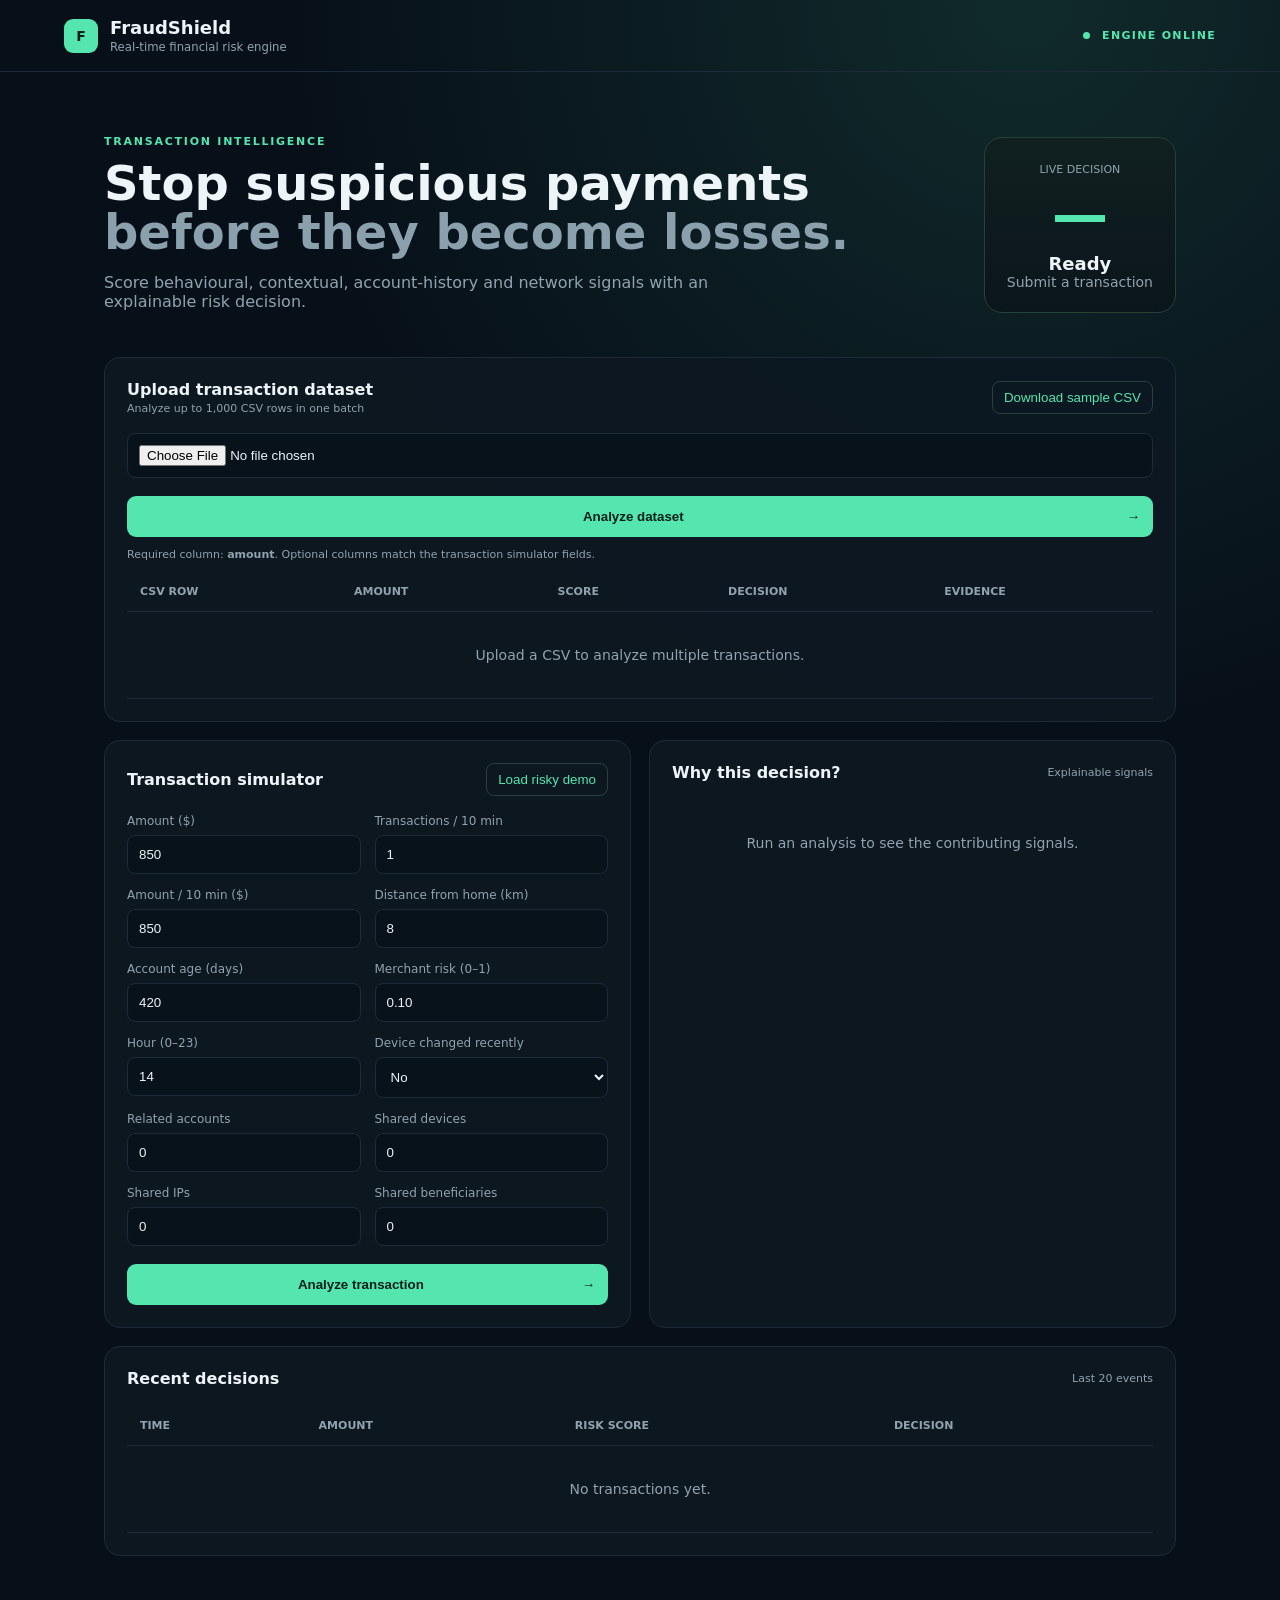
==== templates/index.html @ b3fc0035 "feat: add dataset upload UI" ====
<!doctype html><html lang="en"><head><meta charset="utf-8"><meta name="viewport" content="width=device-width,initial-scale=1"><title>FraudShield — Real-Time Fraud Detection</title><link rel="stylesheet" href="/static/styles.css"></head><body>
<header><div class="brand"><span class="logo">F</span><div><b>FraudShield</b><small>Real-time financial risk engine</small></div></div><span class="live"><i></i> ENGINE ONLINE</span></header>
<main><section class="hero"><div><p class="eyebrow">TRANSACTION INTELLIGENCE</p><h1>Stop suspicious payments<br><span>before they become losses.</span></h1><p>Score behavioural, contextual, account-history and network signals with an explainable risk decision.</p></div><div class="score-card"><small>LIVE DECISION</small><div id="score">—</div><strong id="decision">Ready</strong><span id="risk">Submit a transaction</span></div></section>
<section class="panel upload-panel"><div class="panel-head"><div><h2>Upload transaction dataset</h2><span class="muted">Analyze up to 1,000 CSV rows in one batch</span></div><button class="demo" type="button" onclick="downloadSample()">Download sample CSV</button></div><form id="uploadForm"><div class="upload-row"><input id="datasetFile" type="file" accept=".csv,text/csv" required><button class="analyze" type="submit">Analyze dataset <span>→</span></button></div><p class="muted upload-help">Required column: <b>amount</b>. Optional columns match the transaction simulator fields.</p></form><div id="datasetSummary" class="dataset-summary"></div><div class="table-wrap"><table><thead><tr><th>CSV row</th><th>Amount</th><th>Score</th><th>Decision</th><th>Evidence</th></tr></thead><tbody id="datasetResults"><tr><td colspan="5" class="empty">Upload a CSV to analyze multiple transactions.</td></tr></tbody></table></div></section><section class="grid"><div class="panel"><div class="panel-head"><h2>Transaction simulator</h2><button class="demo" onclick="loadDemo()">Load risky demo</button></div><form id="form"><div class="fields"><label>Amount ($)<input name="amount" type="number" value="850" min="1" required></label><label>Transactions / 10 min<input name="transactions_last_10m" type="number" value="1" min="0"></label><label>Amount / 10 min ($)<input name="amount_last_10m" type="number" value="850" min="0"></label><label>Distance from home (km)<input name="distance_from_home_km" type="number" value="8" min="0"></label><label>Account age (days)<input name="account_age_days" type="number" value="420" min="1"></label><label>Merchant risk (0–1)<input name="merchant_risk" type="number" value="0.10" min="0" max="1" step="0.01"></label><label>Hour (0–23)<input name="hour" type="number" value="14" min="0" max="23"></label><label>Device changed recently<select name="new_device"><option value="false">No</option><option value="true">Yes</option></select></label><label>Related accounts<input name="related_accounts" type="number" value="0" min="0"></label><label>Shared devices<input name="shared_devices" type="number" value="0" min="0"></label><label>Shared IPs<input name="shared_ips" type="number" value="0" min="0"></label><label>Shared beneficiaries<input name="shared_beneficiaries" type="number" value="0" min="0"></label></div><button class="analyze" type="submit">Analyze transaction <span>→</span></button></form></div>
<div class="panel"><div class="panel-head"><h2>Why this decision?</h2><span class="muted">Explainable signals</span></div><div id="reasons" class="reasons"><div class="empty">Run an analysis to see the contributing signals.</div></div><div class="bars" id="bars"></div><div id="history" class="evidence"></div><div id="network" class="evidence"></div></div></section>
<section class="panel events"><div class="panel-head"><h2>Recent decisions</h2><span class="muted">Last 20 events</span></div><div class="table-wrap"><table><thead><tr><th>Time</th><th>Amount</th><th>Risk score</th><th>Decision</th></tr></thead><tbody id="events"><tr><td colspan="4" class="empty">No transactions yet.</td></tr></tbody></table></div></section></main><script src="/static/app.js"></script></body></html>
---- static/styles.css ----
:root{--bg:#071019;--panel:#0d1822;--line:#1d2b38;--text:#eef5f8;--muted:#91a3af;--accent:#55e6b0;--warn:#ffcb69;--danger:#ff6b7a}*{box-sizing:border-box}body{margin:0;background:radial-gradient(circle at 80% 0,#102a2b 0,#071019 38%);color:var(--text);font:14px Inter,system-ui,sans-serif}header{height:72px;border-bottom:1px solid var(--line);display:flex;align-items:center;justify-content:space-between;padding:0 5vw}.brand{display:flex;gap:12px;align-items:center}.brand b{display:block;font-size:18px}.brand small{color:var(--muted)}.logo{width:34px;height:34px;display:grid;place-items:center;background:var(--accent);color:#062018;font-weight:900;border-radius:9px}.live{color:var(--accent);font-size:11px;font-weight:800;letter-spacing:.12em}.live i{display:inline-block;width:7px;height:7px;border-radius:50%;background:var(--accent);margin-right:7px}main{max-width:1200px;margin:auto;padding:52px 5vw}.hero{display:flex;justify-content:space-between;gap:30px;align-items:center;margin-bottom:30px}.eyebrow{color:var(--accent);font-size:11px;font-weight:800;letter-spacing:.16em}.hero h1{font-size:48px;line-height:1.02;margin:10px 0}.hero h1 span{color:#8ba0ad}.hero p:not(.eyebrow){color:var(--muted);max-width:650px;font-size:16px}.score-card{min-width:190px;text-align:center;background:linear-gradient(180deg,#10201f,#0b151c);border:1px solid #274139;border-radius:18px;padding:22px}.score-card small,.muted{color:var(--muted);font-size:11px}.score-card div{font-size:56px;font-weight:800;margin:6px 0;color:var(--accent)}.score-card strong{display:block;font-size:18px}.score-card span{color:var(--muted)}.grid{display:grid;grid-template-columns:1fr 1fr;gap:18px}.panel{background:rgba(13,24,34,.9);border:1px solid var(--line);border-radius:16px;padding:22px;margin-bottom:18px}.panel-head{display:flex;align-items:center;justify-content:space-between;margin-bottom:18px}.panel h2{font-size:16px;margin:0}.demo{background:none;border:1px solid #29403c;color:var(--accent);padding:8px 11px;border-radius:8px;cursor:pointer}.fields{display:grid;grid-template-columns:1fr 1fr;gap:14px}label{color:var(--muted);font-size:12px}input,select{display:block;width:100%;margin-top:7px;background:#08121b;border:1px solid var(--line);color:var(--text);padding:11px;border-radius:8px;outline:none}input:focus,select:focus{border-color:#397b6a}.analyze{width:100%;margin-top:18px;border:0;background:var(--accent);color:#062018;padding:13px;border-radius:9px;font-weight:900;cursor:pointer}.analyze span{float:right}.reasons{min-height:120px}.reason{padding:11px 12px;border-left:3px solid var(--warn);background:#111d25;margin-bottom:8px;color:#d9e3e7;border-radius:0 7px 7px 0}.empty{text-align:center;color:var(--muted);padding:35px 10px}.bar{margin:14px 0}.bar-top{display:flex;justify-content:space-between;color:var(--muted);font-size:12px}.track{height:7px;background:#1a2933;border-radius:10px;margin-top:6px;overflow:hidden}.fill{height:100%;background:var(--accent);border-radius:10px}.events{margin-top:0}.table-wrap{overflow:auto}table{width:100%;border-collapse:collapse}th,td{text-align:left;padding:13px;border-bottom:1px solid var(--line);color:#cbd7dc}th{color:var(--muted);font-size:11px;text-transform:uppercase}.pill{padding:5px 8px;border-radius:20px;font-size:11px;font-weight:800}.ALLOW{background:#12372d;color:var(--accent)}.STEP-UP,.REVIEW{background:#3a3018;color:var(--warn)}.BLOCK{background:#3a1920;color:var(--danger)}@media(max-width:800px){.hero{display:block}.score-card{margin-top:22px}.grid{grid-template-columns:1fr}.hero h1{font-size:38px}}
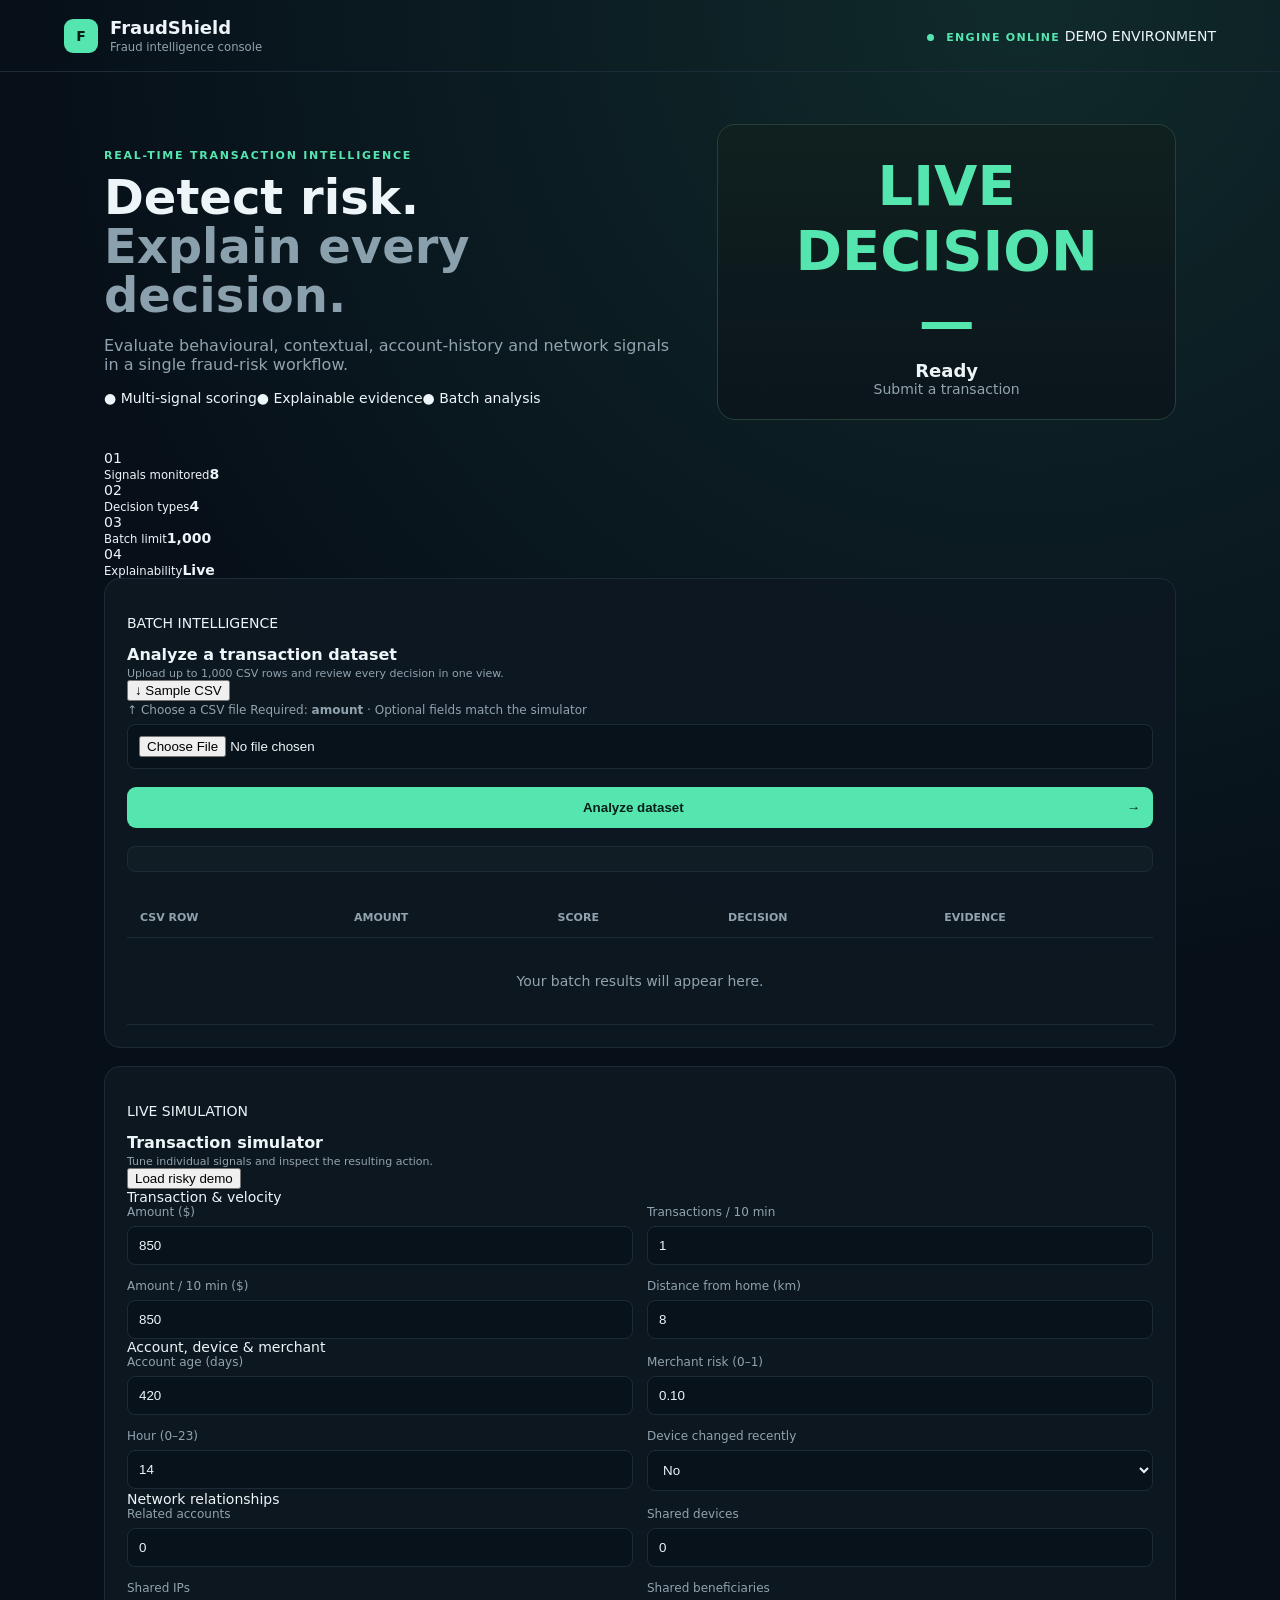
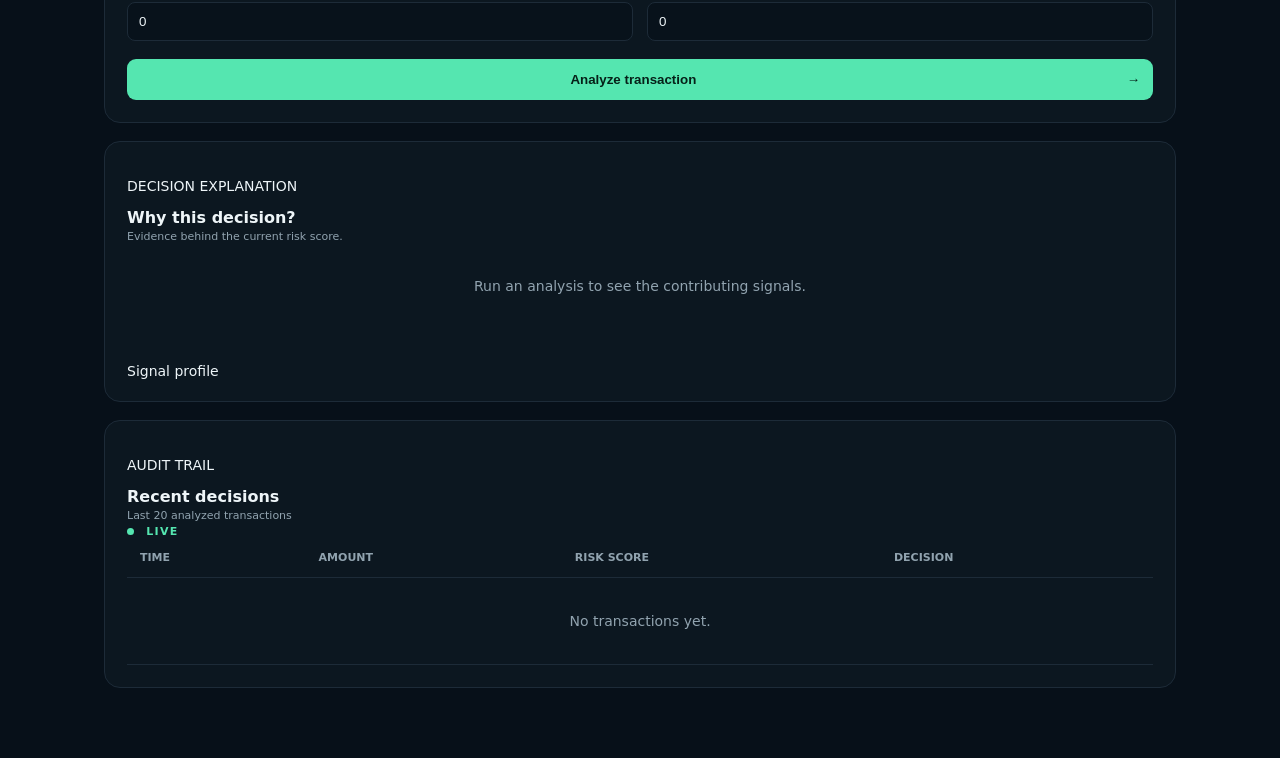
==== commit 70e48b0b: "style: redesign fraudshield dashboard UI" ====
--- a/templates/index.html
+++ b/templates/index.html
@@ -1,6 +1,120 @@
-<!doctype html><html lang="en"><head><meta charset="utf-8"><meta name="viewport" content="width=device-width,initial-scale=1"><title>FraudShield — Real-Time Fraud Detection</title><link rel="stylesheet" href="/static/styles.css"></head><body>
-<header><div class="brand"><span class="logo">F</span><div><b>FraudShield</b><small>Real-time financial risk engine</small></div></div><span class="live"><i></i> ENGINE ONLINE</span></header>
-<main><section class="hero"><div><p class="eyebrow">TRANSACTION INTELLIGENCE</p><h1>Stop suspicious payments<br><span>before they become losses.</span></h1><p>Score behavioural, contextual, account-history and network signals with an explainable risk decision.</p></div><div class="score-card"><small>LIVE DECISION</small><div id="score">—</div><strong id="decision">Ready</strong><span id="risk">Submit a transaction</span></div></section>
-<section class="panel upload-panel"><div class="panel-head"><div><h2>Upload transaction dataset</h2><span class="muted">Analyze up to 1,000 CSV rows in one batch</span></div><button class="demo" type="button" onclick="downloadSample()">Download sample CSV</button></div><form id="uploadForm"><div class="upload-row"><input id="datasetFile" type="file" accept=".csv,text/csv" required><button class="analyze" type="submit">Analyze dataset <span>→</span></button></div><p class="muted upload-help">Required column: <b>amount</b>. Optional columns match the transaction simulator fields.</p></form><div id="datasetSummary" class="dataset-summary"></div><div class="table-wrap"><table><thead><tr><th>CSV row</th><th>Amount</th><th>Score</th><th>Decision</th><th>Evidence</th></tr></thead><tbody id="datasetResults"><tr><td colspan="5" class="empty">Upload a CSV to analyze multiple transactions.</td></tr></tbody></table></div></section><section class="grid"><div class="panel"><div class="panel-head"><h2>Transaction simulator</h2><button class="demo" onclick="loadDemo()">Load risky demo</button></div><form id="form"><div class="fields"><label>Amount ($)<input name="amount" type="number" value="850" min="1" required></label><label>Transactions / 10 min<input name="transactions_last_10m" type="number" value="1" min="0"></label><label>Amount / 10 min ($)<input name="amount_last_10m" type="number" value="850" min="0"></label><label>Distance from home (km)<input name="distance_from_home_km" type="number" value="8" min="0"></label><label>Account age (days)<input name="account_age_days" type="number" value="420" min="1"></label><label>Merchant risk (0–1)<input name="merchant_risk" type="number" value="0.10" min="0" max="1" step="0.01"></label><label>Hour (0–23)<input name="hour" type="number" value="14" min="0" max="23"></label><label>Device changed recently<select name="new_device"><option value="false">No</option><option value="true">Yes</option></select></label><label>Related accounts<input name="related_accounts" type="number" value="0" min="0"></label><label>Shared devices<input name="shared_devices" type="number" value="0" min="0"></label><label>Shared IPs<input name="shared_ips" type="number" value="0" min="0"></label><label>Shared beneficiaries<input name="shared_beneficiaries" type="number" value="0" min="0"></label></div><button class="analyze" type="submit">Analyze transaction <span>→</span></button></form></div>
-<div class="panel"><div class="panel-head"><h2>Why this decision?</h2><span class="muted">Explainable signals</span></div><div id="reasons" class="reasons"><div class="empty">Run an analysis to see the contributing signals.</div></div><div class="bars" id="bars"></div><div id="history" class="evidence"></div><div id="network" class="evidence"></div></div></section>
-<section class="panel events"><div class="panel-head"><h2>Recent decisions</h2><span class="muted">Last 20 events</span></div><div class="table-wrap"><table><thead><tr><th>Time</th><th>Amount</th><th>Risk score</th><th>Decision</th></tr></thead><tbody id="events"><tr><td colspan="4" class="empty">No transactions yet.</td></tr></tbody></table></div></section></main><script src="/static/app.js"></script></body></html>
+<!doctype html>
+<html lang="en">
+<head>
+  <meta charset="utf-8">
+  <meta name="viewport" content="width=device-width,initial-scale=1">
+  <meta name="theme-color" content="#07111f">
+  <title>FraudShield — Fraud Intelligence Console</title>
+  <link rel="stylesheet" href="/static/styles.css">
+</head>
+<body>
+<header class="topbar">
+  <div class="brand">
+    <span class="logo">F</span>
+    <div><b>FraudShield</b><small>Fraud intelligence console</small></div>
+  </div>
+  <div class="top-actions">
+    <span class="live"><i></i> ENGINE ONLINE</span>
+    <span class="env">DEMO ENVIRONMENT</span>
+  </div>
+</header>
+
+<main>
+  <section class="hero">
+    <div class="hero-copy">
+      <p class="eyebrow">REAL-TIME TRANSACTION INTELLIGENCE</p>
+      <h1>Detect risk.<br><span>Explain every decision.</span></h1>
+      <p>Evaluate behavioural, contextual, account-history and network signals in a single fraud-risk workflow.</p>
+      <div class="hero-meta"><span>● Multi-signal scoring</span><span>● Explainable evidence</span><span>● Batch analysis</span></div>
+    </div>
+    <div class="score-card">
+      <div class="score-label"><span class="status-dot"></span> LIVE DECISION</div>
+      <div id="score">—</div>
+      <strong id="decision">Ready</strong>
+      <span id="risk">Submit a transaction</span>
+    </div>
+  </section>
+
+  <section class="overview">
+    <div class="metric"><span class="metric-icon">01</span><div><small>Signals monitored</small><strong>8</strong></div></div>
+    <div class="metric"><span class="metric-icon">02</span><div><small>Decision types</small><strong>4</strong></div></div>
+    <div class="metric"><span class="metric-icon">03</span><div><small>Batch limit</small><strong>1,000</strong></div></div>
+    <div class="metric"><span class="metric-icon">04</span><div><small>Explainability</small><strong>Live</strong></div></div>
+  </section>
+
+  <section class="panel upload-panel">
+    <div class="section-heading">
+      <div><p class="section-kicker">BATCH INTELLIGENCE</p><h2>Analyze a transaction dataset</h2><span class="muted">Upload up to 1,000 CSV rows and review every decision in one view.</span></div>
+      <button class="secondary" type="button" onclick="downloadSample()">↓ Sample CSV</button>
+    </div>
+    <form id="uploadForm">
+      <label class="dropzone" for="datasetFile">
+        <span class="upload-icon">↑</span>
+        <span class="drop-title">Choose a CSV file</span>
+        <span class="drop-copy">Required: <b>amount</b> · Optional fields match the simulator</span>
+        <input id="datasetFile" type="file" accept=".csv,text/csv" required>
+      </label>
+      <button class="analyze" type="submit">Analyze dataset <span>→</span></button>
+    </form>
+    <div id="datasetSummary" class="dataset-summary"></div>
+    <div class="table-wrap"><table>
+      <thead><tr><th>CSV row</th><th>Amount</th><th>Score</th><th>Decision</th><th>Evidence</th></tr></thead>
+      <tbody id="datasetResults"><tr><td colspan="5" class="empty">Your batch results will appear here.</td></tr></tbody>
+    </table></div>
+  </section>
+
+  <section class="workspace">
+    <div class="panel simulator">
+      <div class="section-heading">
+        <div><p class="section-kicker">LIVE SIMULATION</p><h2>Transaction simulator</h2><span class="muted">Tune individual signals and inspect the resulting action.</span></div>
+        <button class="secondary" type="button" onclick="loadDemo()">Load risky demo</button>
+      </div>
+      <form id="form">
+        <div class="subheading">Transaction & velocity</div>
+        <div class="fields">
+          <label>Amount ($)<input name="amount" type="number" value="850" min="1" required></label>
+          <label>Transactions / 10 min<input name="transactions_last_10m" type="number" value="1" min="0"></label>
+          <label>Amount / 10 min ($)<input name="amount_last_10m" type="number" value="850" min="0"></label>
+          <label>Distance from home (km)<input name="distance_from_home_km" type="number" value="8" min="0"></label>
+        </div>
+        <div class="subheading">Account, device & merchant</div>
+        <div class="fields">
+          <label>Account age (days)<input name="account_age_days" type="number" value="420" min="1"></label>
+          <label>Merchant risk (0–1)<input name="merchant_risk" type="number" value="0.10" min="0" max="1" step="0.01"></label>
+          <label>Hour (0–23)<input name="hour" type="number" value="14" min="0" max="23"></label>
+          <label>Device changed recently<select name="new_device"><option value="false">No</option><option value="true">Yes</option></select></label>
+        </div>
+        <div class="subheading">Network relationships</div>
+        <div class="fields">
+          <label>Related accounts<input name="related_accounts" type="number" value="0" min="0"></label>
+          <label>Shared devices<input name="shared_devices" type="number" value="0" min="0"></label>
+          <label>Shared IPs<input name="shared_ips" type="number" value="0" min="0"></label>
+          <label>Shared beneficiaries<input name="shared_beneficiaries" type="number" value="0" min="0"></label>
+        </div>
+        <button class="analyze" type="submit">Analyze transaction <span>→</span></button>
+      </form>
+    </div>
+
+    <div class="panel decision-panel">
+      <div class="section-heading">
+        <div><p class="section-kicker">DECISION EXPLANATION</p><h2>Why this decision?</h2><span class="muted">Evidence behind the current risk score.</span></div>
+      </div>
+      <div id="reasons" class="reasons"><div class="empty">Run an analysis to see the contributing signals.</div></div>
+      <div class="signal-title">Signal profile</div>
+      <div class="bars" id="bars"></div>
+      <div id="history" class="evidence"></div>
+      <div id="network" class="evidence"></div>
+    </div>
+  </section>
+
+  <section class="panel events">
+    <div class="section-heading"><div><p class="section-kicker">AUDIT TRAIL</p><h2>Recent decisions</h2><span class="muted">Last 20 analyzed transactions</span></div><span class="live compact"><i></i> LIVE</span></div>
+    <div class="table-wrap"><table>
+      <thead><tr><th>Time</th><th>Amount</th><th>Risk score</th><th>Decision</th></tr></thead>
+      <tbody id="events"><tr><td colspan="4" class="empty">No transactions yet.</td></tr></tbody>
+    </table></div>
+  </section>
+</main>
+<script src="/static/app.js"></script>
+</body>
+</html>
--- a/static/styles.css
+++ b/static/styles.css
@@ -1 +1 @@
-:root{--bg:#071019;--panel:#0d1822;--line:#1d2b38;--text:#eef5f8;--muted:#91a3af;--accent:#55e6b0;--warn:#ffcb69;--danger:#ff6b7a}*{box-sizing:border-box}body{margin:0;background:radial-gradient(circle at 80% 0,#102a2b 0,#071019 38%);color:var(--text);font:14px Inter,system-ui,sans-serif}header{height:72px;border-bottom:1px solid var(--line);display:flex;align-items:center;justify-content:space-between;padding:0 5vw}.brand{display:flex;gap:12px;align-items:center}.brand b{display:block;font-size:18px}.brand small{color:var(--muted)}.logo{width:34px;height:34px;display:grid;place-items:center;background:var(--accent);color:#062018;font-weight:900;border-radius:9px}.live{color:var(--accent);font-size:11px;font-weight:800;letter-spacing:.12em}.live i{display:inline-block;width:7px;height:7px;border-radius:50%;background:var(--accent);margin-right:7px}main{max-width:1200px;margin:auto;padding:52px 5vw}.hero{display:flex;justify-content:space-between;gap:30px;align-items:center;margin-bottom:30px}.eyebrow{color:var(--accent);font-size:11px;font-weight:800;letter-spacing:.16em}.hero h1{font-size:48px;line-height:1.02;margin:10px 0}.hero h1 span{color:#8ba0ad}.hero p:not(.eyebrow){color:var(--muted);max-width:650px;font-size:16px}.score-card{min-width:190px;text-align:center;background:linear-gradient(180deg,#10201f,#0b151c);border:1px solid #274139;border-radius:18px;padding:22px}.score-card small,.muted{color:var(--muted);font-size:11px}.score-card div{font-size:56px;font-weight:800;margin:6px 0;color:var(--accent)}.score-card strong{display:block;font-size:18px}.score-card span{color:var(--muted)}.grid{display:grid;grid-template-columns:1fr 1fr;gap:18px}.panel{background:rgba(13,24,34,.9);border:1px solid var(--line);border-radius:16px;padding:22px;margin-bottom:18px}.panel-head{display:flex;align-items:center;justify-content:space-between;margin-bottom:18px}.panel h2{font-size:16px;margin:0}.demo{background:none;border:1px solid #29403c;color:var(--accent);padding:8px 11px;border-radius:8px;cursor:pointer}.fields{display:grid;grid-template-columns:1fr 1fr;gap:14px}label{color:var(--muted);font-size:12px}input,select{display:block;width:100%;margin-top:7px;background:#08121b;border:1px solid var(--line);color:var(--text);padding:11px;border-radius:8px;outline:none}input:focus,select:focus{border-color:#397b6a}.analyze{width:100%;margin-top:18px;border:0;background:var(--accent);color:#062018;padding:13px;border-radius:9px;font-weight:900;cursor:pointer}.analyze span{float:right}.reasons{min-height:120px}.reason{padding:11px 12px;border-left:3px solid var(--warn);background:#111d25;margin-bottom:8px;color:#d9e3e7;border-radius:0 7px 7px 0}.empty{text-align:center;color:var(--muted);padding:35px 10px}.bar{margin:14px 0}.bar-top{display:flex;justify-content:space-between;color:var(--muted);font-size:12px}.track{height:7px;background:#1a2933;border-radius:10px;margin-top:6px;overflow:hidden}.fill{height:100%;background:var(--accent);border-radius:10px}.events{margin-top:0}.table-wrap{overflow:auto}table{width:100%;border-collapse:collapse}th,td{text-align:left;padding:13px;border-bottom:1px solid var(--line);color:#cbd7dc}th{color:var(--muted);font-size:11px;text-transform:uppercase}.pill{padding:5px 8px;border-radius:20px;font-size:11px;font-weight:800}.ALLOW{background:#12372d;color:var(--accent)}.STEP-UP,.REVIEW{background:#3a3018;color:var(--warn)}.BLOCK{background:#3a1920;color:var(--danger)}@media(max-width:800px){.hero{display:block}.score-card{margin-top:22px}.grid{grid-template-columns:1fr}.hero h1{font-size:38px}}
+:root{--bg:#071019;--panel:#0d1822;--line:#1d2b38;--text:#eef5f8;--muted:#91a3af;--accent:#55e6b0;--warn:#ffcb69;--danger:#ff6b7a}*{box-sizing:border-box}body{margin:0;background:radial-gradient(circle at 80% 0,#102a2b 0,#071019 38%);color:var(--text);font:14px Inter,system-ui,sans-serif}header{height:72px;border-bottom:1px solid var(--line);display:flex;align-items:center;justify-content:space-between;padding:0 5vw}.brand{display:flex;gap:12px;align-items:center}.brand b{display:block;font-size:18px}.brand small{color:var(--muted)}.logo{width:34px;height:34px;display:grid;place-items:center;background:var(--accent);color:#062018;font-weight:900;border-radius:9px}.live{color:var(--accent);font-size:11px;font-weight:800;letter-spacing:.12em}.live i{display:inline-block;width:7px;height:7px;border-radius:50%;background:var(--accent);margin-right:7px}main{max-width:1200px;margin:auto;padding:52px 5vw}.hero{display:flex;justify-content:space-between;gap:30px;align-items:center;margin-bottom:30px}.eyebrow{color:var(--accent);font-size:11px;font-weight:800;letter-spacing:.16em}.hero h1{font-size:48px;line-height:1.02;margin:10px 0}.hero h1 span{color:#8ba0ad}.hero p:not(.eyebrow){color:var(--muted);max-width:650px;font-size:16px}.score-card{min-width:190px;text-align:center;background:linear-gradient(180deg,#10201f,#0b151c);border:1px solid #274139;border-radius:18px;padding:22px}.score-card small,.muted{color:var(--muted);font-size:11px}.score-card div{font-size:56px;font-weight:800;margin:6px 0;color:var(--accent)}.score-card strong{display:block;font-size:18px}.score-card span{color:var(--muted)}.grid{display:grid;grid-template-columns:1fr 1fr;gap:18px}.panel{background:rgba(13,24,34,.9);border:1px solid var(--line);border-radius:16px;padding:22px;margin-bottom:18px}.panel-head{display:flex;align-items:center;justify-content:space-between;margin-bottom:18px}.panel h2{font-size:16px;margin:0}.demo{background:none;border:1px solid #29403c;color:var(--accent);padding:8px 11px;border-radius:8px;cursor:pointer}.fields{display:grid;grid-template-columns:1fr 1fr;gap:14px}label{color:var(--muted);font-size:12px}input,select{display:block;width:100%;margin-top:7px;background:#08121b;border:1px solid var(--line);color:var(--text);padding:11px;border-radius:8px;outline:none}input:focus,select:focus{border-color:#397b6a}.upload-panel{margin-bottom:18px}.upload-row{display:grid;grid-template-columns:1fr 180px;gap:12px;align-items:end}.upload-row .analyze{width:100%;margin-top:0}.upload-help{margin:10px 0 0}.dataset-summary{margin:18px 0;padding:12px;background:#111d25;border:1px solid var(--line);border-radius:8px;color:#d9e3e7;min-height:18px}.upload-panel table{margin-top:8px}.analyze{width:100%;margin-top:18px;border:0;background:var(--accent);color:#062018;padding:13px;border-radius:9px;font-weight:900;cursor:pointer}.analyze span{float:right}.reasons{min-height:120px}.reason{padding:11px 12px;border-left:3px solid var(--warn);background:#111d25;margin-bottom:8px;color:#d9e3e7;border-radius:0 7px 7px 0}.empty{text-align:center;color:var(--muted);padding:35px 10px}.bar{margin:14px 0}.bar-top{display:flex;justify-content:space-between;color:var(--muted);font-size:12px}.track{height:7px;background:#1a2933;border-radius:10px;margin-top:6px;overflow:hidden}.fill{height:100%;background:var(--accent);border-radius:10px}.events{margin-top:0}.table-wrap{overflow:auto}table{width:100%;border-collapse:collapse}th,td{text-align:left;padding:13px;border-bottom:1px solid var(--line);color:#cbd7dc}th{color:var(--muted);font-size:11px;text-transform:uppercase}.pill{padding:5px 8px;border-radius:20px;font-size:11px;font-weight:800}.ALLOW{background:#12372d;color:var(--accent)}.STEP-UP,.REVIEW{background:#3a3018;color:var(--warn)}.BLOCK{background:#3a1920;color:var(--danger)}@media(max-width:800px){.hero{display:block}.score-card{margin-top:22px}.grid{grid-template-columns:1fr}.hero h1{font-size:38px}}
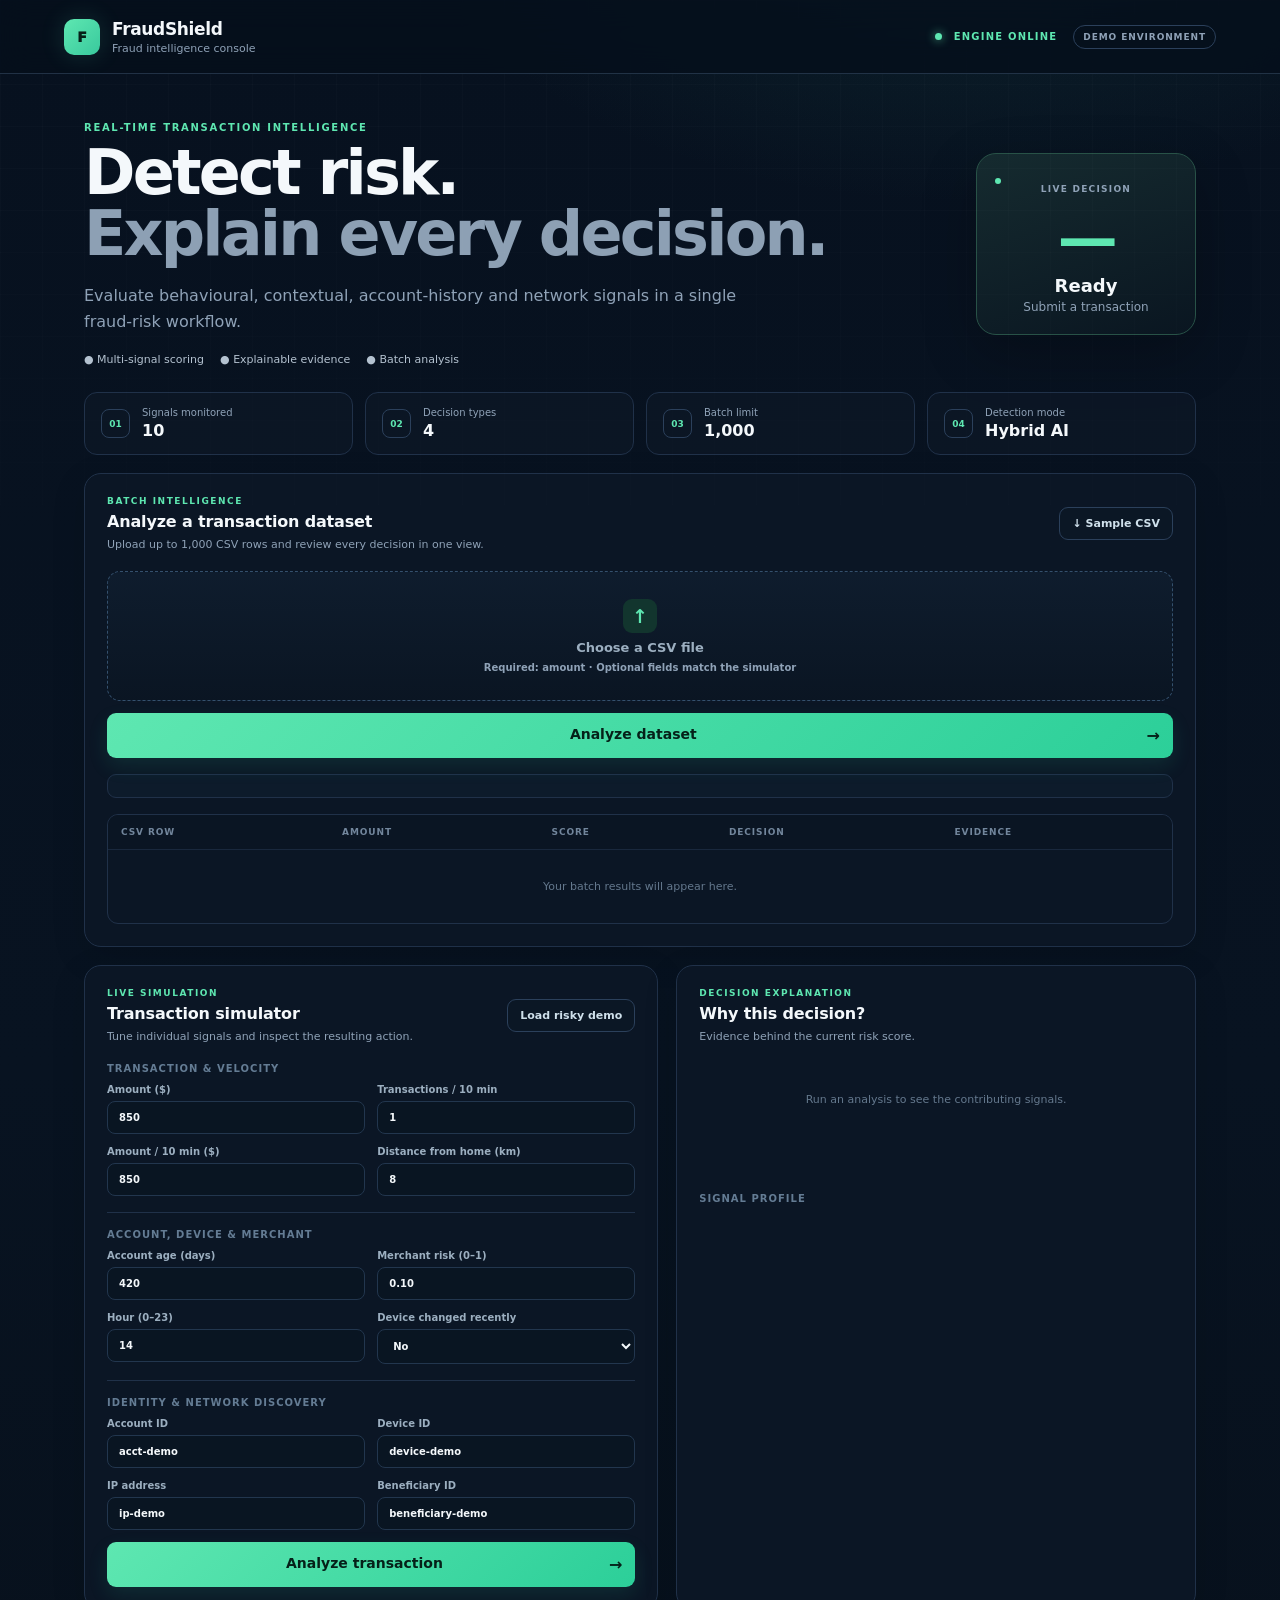
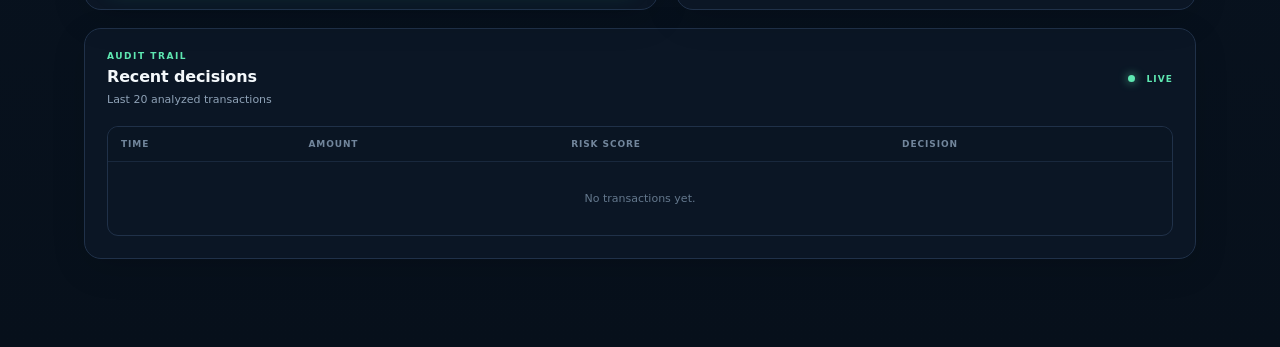
==== commit e80a005b: "feat: expose hybrid AI and relationship identity inputs" ====
--- a/templates/index.html
+++ b/templates/index.html
@@ -36,10 +36,10 @@
   </section>
 
   <section class="overview">
-    <div class="metric"><span class="metric-icon">01</span><div><small>Signals monitored</small><strong>8</strong></div></div>
+    <div class="metric"><span class="metric-icon">01</span><div><small>Signals monitored</small><strong>10</strong></div></div>
     <div class="metric"><span class="metric-icon">02</span><div><small>Decision types</small><strong>4</strong></div></div>
     <div class="metric"><span class="metric-icon">03</span><div><small>Batch limit</small><strong>1,000</strong></div></div>
-    <div class="metric"><span class="metric-icon">04</span><div><small>Explainability</small><strong>Live</strong></div></div>
+    <div class="metric"><span class="metric-icon">04</span><div><small>Detection mode</small><strong>Hybrid AI</strong></div></div>
   </section>
 
   <section class="panel upload-panel">
@@ -84,12 +84,12 @@
           <label>Hour (0–23)<input name="hour" type="number" value="14" min="0" max="23"></label>
           <label>Device changed recently<select name="new_device"><option value="false">No</option><option value="true">Yes</option></select></label>
         </div>
-        <div class="subheading">Network relationships</div>
+        <div class="subheading">Identity & network discovery</div>
         <div class="fields">
-          <label>Related accounts<input name="related_accounts" type="number" value="0" min="0"></label>
-          <label>Shared devices<input name="shared_devices" type="number" value="0" min="0"></label>
-          <label>Shared IPs<input name="shared_ips" type="number" value="0" min="0"></label>
-          <label>Shared beneficiaries<input name="shared_beneficiaries" type="number" value="0" min="0"></label>
+          <label>Account ID<input name="account_id" value="acct-demo"></label>
+          <label>Device ID<input name="device_id" value="device-demo"></label>
+          <label>IP address<input name="ip_address" value="ip-demo"></label>
+          <label>Beneficiary ID<input name="beneficiary_id" value="beneficiary-demo"></label>
         </div>
         <button class="analyze" type="submit">Analyze transaction <span>→</span></button>
       </form>
--- a/static/styles.css
+++ b/static/styles.css
@@ -1 +1,22 @@
-:root{--bg:#071019;--panel:#0d1822;--line:#1d2b38;--text:#eef5f8;--muted:#91a3af;--accent:#55e6b0;--warn:#ffcb69;--danger:#ff6b7a}*{box-sizing:border-box}body{margin:0;background:radial-gradient(circle at 80% 0,#102a2b 0,#071019 38%);color:var(--text);font:14px Inter,system-ui,sans-serif}header{height:72px;border-bottom:1px solid var(--line);display:flex;align-items:center;justify-content:space-between;padding:0 5vw}.brand{display:flex;gap:12px;align-items:center}.brand b{display:block;font-size:18px}.brand small{color:var(--muted)}.logo{width:34px;height:34px;display:grid;place-items:center;background:var(--accent);color:#062018;font-weight:900;border-radius:9px}.live{color:var(--accent);font-size:11px;font-weight:800;letter-spacing:.12em}.live i{display:inline-block;width:7px;height:7px;border-radius:50%;background:var(--accent);margin-right:7px}main{max-width:1200px;margin:auto;padding:52px 5vw}.hero{display:flex;justify-content:space-between;gap:30px;align-items:center;margin-bottom:30px}.eyebrow{color:var(--accent);font-size:11px;font-weight:800;letter-spacing:.16em}.hero h1{font-size:48px;line-height:1.02;margin:10px 0}.hero h1 span{color:#8ba0ad}.hero p:not(.eyebrow){color:var(--muted);max-width:650px;font-size:16px}.score-card{min-width:190px;text-align:center;background:linear-gradient(180deg,#10201f,#0b151c);border:1px solid #274139;border-radius:18px;padding:22px}.score-card small,.muted{color:var(--muted);font-size:11px}.score-card div{font-size:56px;font-weight:800;margin:6px 0;color:var(--accent)}.score-card strong{display:block;font-size:18px}.score-card span{color:var(--muted)}.grid{display:grid;grid-template-columns:1fr 1fr;gap:18px}.panel{background:rgba(13,24,34,.9);border:1px solid var(--line);border-radius:16px;padding:22px;margin-bottom:18px}.panel-head{display:flex;align-items:center;justify-content:space-between;margin-bottom:18px}.panel h2{font-size:16px;margin:0}.demo{background:none;border:1px solid #29403c;color:var(--accent);padding:8px 11px;border-radius:8px;cursor:pointer}.fields{display:grid;grid-template-columns:1fr 1fr;gap:14px}label{color:var(--muted);font-size:12px}input,select{display:block;width:100%;margin-top:7px;background:#08121b;border:1px solid var(--line);color:var(--text);padding:11px;border-radius:8px;outline:none}input:focus,select:focus{border-color:#397b6a}.upload-panel{margin-bottom:18px}.upload-row{display:grid;grid-template-columns:1fr 180px;gap:12px;align-items:end}.upload-row .analyze{width:100%;margin-top:0}.upload-help{margin:10px 0 0}.dataset-summary{margin:18px 0;padding:12px;background:#111d25;border:1px solid var(--line);border-radius:8px;color:#d9e3e7;min-height:18px}.upload-panel table{margin-top:8px}.analyze{width:100%;margin-top:18px;border:0;background:var(--accent);color:#062018;padding:13px;border-radius:9px;font-weight:900;cursor:pointer}.analyze span{float:right}.reasons{min-height:120px}.reason{padding:11px 12px;border-left:3px solid var(--warn);background:#111d25;margin-bottom:8px;color:#d9e3e7;border-radius:0 7px 7px 0}.empty{text-align:center;color:var(--muted);padding:35px 10px}.bar{margin:14px 0}.bar-top{display:flex;justify-content:space-between;color:var(--muted);font-size:12px}.track{height:7px;background:#1a2933;border-radius:10px;margin-top:6px;overflow:hidden}.fill{height:100%;background:var(--accent);border-radius:10px}.events{margin-top:0}.table-wrap{overflow:auto}table{width:100%;border-collapse:collapse}th,td{text-align:left;padding:13px;border-bottom:1px solid var(--line);color:#cbd7dc}th{color:var(--muted);font-size:11px;text-transform:uppercase}.pill{padding:5px 8px;border-radius:20px;font-size:11px;font-weight:800}.ALLOW{background:#12372d;color:var(--accent)}.STEP-UP,.REVIEW{background:#3a3018;color:var(--warn)}.BLOCK{background:#3a1920;color:var(--danger)}@media(max-width:800px){.hero{display:block}.score-card{margin-top:22px}.grid{grid-template-columns:1fr}.hero h1{font-size:38px}}
+:root{--bg:#07111f;--panel:#0c1726;--panel2:#101d2e;--line:#203149;--line2:#2b405b;--text:#f4f8fb;--muted:#8fa2b7;--accent:#5ee7b1;--accent2:#2ccf99;--warn:#f5c76b;--danger:#ff7180;--blue:#72a7ff;--shadow:0 18px 55px rgba(0,0,0,.24)}
+*{box-sizing:border-box}
+html{scroll-behavior:smooth}
+body{margin:0;background:radial-gradient(900px 500px at 75% -5%,rgba(40,125,112,.18),transparent 60%),linear-gradient(180deg,#07111f,#081321 55%,#07101b);color:var(--text);font:14px Inter,ui-sans-serif,system-ui,-apple-system,BlinkMacSystemFont,"Segoe UI",sans-serif;min-height:100vh}
+body:before{content:"";position:fixed;inset:0;pointer-events:none;background-image:linear-gradient(rgba(255,255,255,.018) 1px,transparent 1px),linear-gradient(90deg,rgba(255,255,255,.018) 1px,transparent 1px);background-size:42px 42px;mask-image:linear-gradient(to bottom,black,transparent 80%)}
+button,input,select{font:inherit}
+button{transition:.18s ease}
+.topbar{height:74px;border-bottom:1px solid rgba(46,65,88,.7);display:flex;align-items:center;justify-content:space-between;padding:0 max(5vw,24px);background:rgba(6,15,27,.82);backdrop-filter:blur(16px);position:sticky;top:0;z-index:10}
+.brand{display:flex;gap:12px;align-items:center}.brand b{display:block;font-size:17px;letter-spacing:-.02em}.brand small{color:var(--muted);font-size:11px}.logo{width:36px;height:36px;display:grid;place-items:center;background:linear-gradient(135deg,var(--accent),#39c99d);color:#062018;font-weight:950;border-radius:10px;box-shadow:0 0 24px rgba(94,231,177,.16)}
+.top-actions{display:flex;gap:16px;align-items:center}.live{color:var(--accent);font-size:10px;font-weight:850;letter-spacing:.12em}.live i{display:inline-block;width:7px;height:7px;border-radius:50%;background:var(--accent);margin-right:7px;box-shadow:0 0 10px rgba(94,231,177,.8)}.env{border:1px solid var(--line2);border-radius:999px;padding:6px 9px;color:var(--muted);font-size:9px;font-weight:800;letter-spacing:.1em}
+main{max-width:1240px;margin:auto;padding:48px max(5vw,24px) 70px}
+.hero{display:flex;justify-content:space-between;gap:42px;align-items:center;margin-bottom:26px}.hero-copy{max-width:760px}.eyebrow,.section-kicker{color:var(--accent);font-size:10px;font-weight:900;letter-spacing:.17em;margin:0 0 10px}.hero h1{font-size:clamp(40px,5vw,62px);line-height:.98;letter-spacing:-.045em;margin:0 0 18px}.hero h1 span{color:#8da0b4}.hero p:not(.eyebrow){color:var(--muted);font-size:16px;line-height:1.65;max-width:680px;margin:0}.hero-meta{display:flex;gap:16px;flex-wrap:wrap;margin-top:18px;color:#b4c2d0;font-size:11px}
+.score-card{width:220px;flex:none;text-align:center;background:linear-gradient(160deg,rgba(22,44,48,.95),rgba(10,22,33,.98));border:1px solid #285247;border-radius:20px;padding:20px 18px;box-shadow:var(--shadow)}.score-label{font-size:9px;color:var(--muted);font-weight:900;letter-spacing:.14em}.status-dot{display:inline-block;width:6px;height:6px;border-radius:50%;background:var(--accent);margin-right:5px}.score-card div#score{font-size:60px;line-height:1;font-weight:900;letter-spacing:-.06em;margin:14px 0 7px;color:var(--accent)}.score-card strong{display:block;font-size:18px}.score-card span:last-child{display:block;color:var(--muted);margin-top:4px;font-size:12px}
+.overview{display:grid;grid-template-columns:repeat(4,1fr);gap:12px;margin-bottom:18px}.metric{display:flex;gap:12px;align-items:center;background:rgba(12,23,38,.75);border:1px solid var(--line);border-radius:13px;padding:14px 16px}.metric-icon{width:29px;height:29px;display:grid;place-items:center;border:1px solid var(--line2);border-radius:8px;color:var(--accent);font-size:9px;font-weight:900}.metric small{display:block;color:var(--muted);font-size:10px;margin-bottom:3px}.metric strong{font-size:16px}
+.panel{background:rgba(12,23,38,.9);border:1px solid var(--line);border-radius:17px;padding:22px;margin-bottom:18px;box-shadow:0 10px 35px rgba(0,0,0,.12)}.section-heading{display:flex;align-items:center;justify-content:space-between;gap:18px;margin-bottom:20px}.section-heading h2{font-size:16px;margin:0 0 4px;letter-spacing:-.01em}.section-kicker{font-size:9px;margin-bottom:6px}.muted{color:var(--muted);font-size:11px}.secondary{background:#0b1725;border:1px solid var(--line2);color:#cfe0eb;padding:9px 12px;border-radius:9px;cursor:pointer;font-size:11px;font-weight:750;white-space:nowrap}.secondary:hover{border-color:#41607e;background:#102033;color:#fff}
+.upload-panel{overflow:hidden}.dropzone{min-height:130px;border:1px dashed #34506d;border-radius:13px;background:linear-gradient(180deg,rgba(16,31,49,.72),rgba(10,21,34,.72));display:flex;flex-direction:column;align-items:center;justify-content:center;gap:7px;text-align:center;cursor:pointer;transition:.18s ease}.dropzone:hover{border-color:#4f789f;background:#0f2135}.dropzone input{display:none}.upload-icon{width:34px;height:34px;display:grid;place-items:center;border-radius:9px;background:#12352e;color:var(--accent);font-size:19px;font-weight:800}.drop-title{font-weight:800;font-size:13px}.drop-copy{font-size:10px;color:var(--muted)}
+.analyze{width:100%;margin-top:12px;border:0;background:linear-gradient(135deg,var(--accent),var(--accent2));color:#052119;padding:13px;border-radius:9px;font-weight:900;cursor:pointer;box-shadow:0 8px 20px rgba(43,207,153,.12)}.analyze:hover{transform:translateY(-1px);filter:brightness(1.04)}.analyze span{float:right;font-size:16px}
+.dataset-summary{margin:16px 0;padding:11px 13px;background:#0d1b2b;border:1px solid var(--line);border-radius:9px;color:#d9e3eb;min-height:18px;font-size:11px}.table-wrap{overflow:auto;border:1px solid var(--line);border-radius:11px}table{width:100%;border-collapse:collapse;min-width:620px}th,td{text-align:left;padding:12px 13px;border-bottom:1px solid rgba(32,49,73,.7);color:#cbd7e1}tr:last-child td{border-bottom:0}th{color:#72869c;font-size:9px;text-transform:uppercase;letter-spacing:.1em;background:#0a1523}tbody tr:hover{background:rgba(255,255,255,.018)}
+.workspace{display:grid;grid-template-columns:1.05fr .95fr;gap:18px}.workspace .panel{margin-bottom:0}.subheading{font-size:10px;text-transform:uppercase;letter-spacing:.1em;color:#647c94;font-weight:900;border-top:1px solid var(--line);padding-top:16px;margin:16px 0 10px}.subheading:first-child{border-top:0;padding-top:0;margin-top:0}.fields{display:grid;grid-template-columns:1fr 1fr;gap:12px}label{color:#9cafc0;font-size:10px;font-weight:650}input,select{display:block;width:100%;margin-top:6px;background:#091522;border:1px solid #22364e;color:var(--text);padding:10px 11px;border-radius:8px;outline:none;transition:.15s}input:focus,select:focus{border-color:#4b8c79;box-shadow:0 0 0 3px rgba(94,231,177,.06)}select{cursor:pointer}.reasons{min-height:110px}.reason{padding:11px 12px;border-left:3px solid var(--warn);background:#0f1c2b;margin-bottom:8px;color:#d7e1e8;border-radius:0 8px 8px 0;font-size:11px;line-height:1.45}.signal-title{font-size:10px;text-transform:uppercase;letter-spacing:.1em;color:#647c94;font-weight:900;margin:20px 0 4px}.bar{margin:12px 0}.bar-top{display:flex;justify-content:space-between;color:#9aabba;font-size:10px}.track{height:6px;background:#1a2a3d;border-radius:10px;margin-top:6px;overflow:hidden}.fill{height:100%;background:linear-gradient(90deg,#36c995,var(--accent));border-radius:10px}.evidence{margin-top:13px}.evidence-card{background:#0d1a29;border:1px solid var(--line);border-radius:10px;padding:12px;color:#cbd7e1;font-size:11px}.empty{text-align:center;color:#64788d;padding:30px 10px;font-size:11px}.events{margin-top:18px}.compact{font-size:9px}
+.pill{padding:5px 8px;border-radius:20px;font-size:9px;font-weight:900;letter-spacing:.04em}.ALLOW{background:#12372d;color:var(--accent)}.STEP-UP,.REVIEW{background:#3a3018;color:var(--warn)}.BLOCK{background:#3a1920;color:var(--danger)}
+@media(max-width:900px){.hero{align-items:stretch}.workspace{grid-template-columns:1fr}.workspace .panel{margin-bottom:18px}.overview{grid-template-columns:1fr 1fr}}
+@media(max-width:650px){.topbar{padding:0 16px}.env{display:none}main{padding:30px 16px 50px}.hero{display:block}.score-card{width:100%;margin-top:22px}.hero h1{font-size:42px}.overview{grid-template-columns:1fr 1fr}.section-heading{align-items:flex-start}.fields{grid-template-columns:1fr}.secondary{padding:8px}.metric{padding:12px}.hero-meta{gap:9px}}
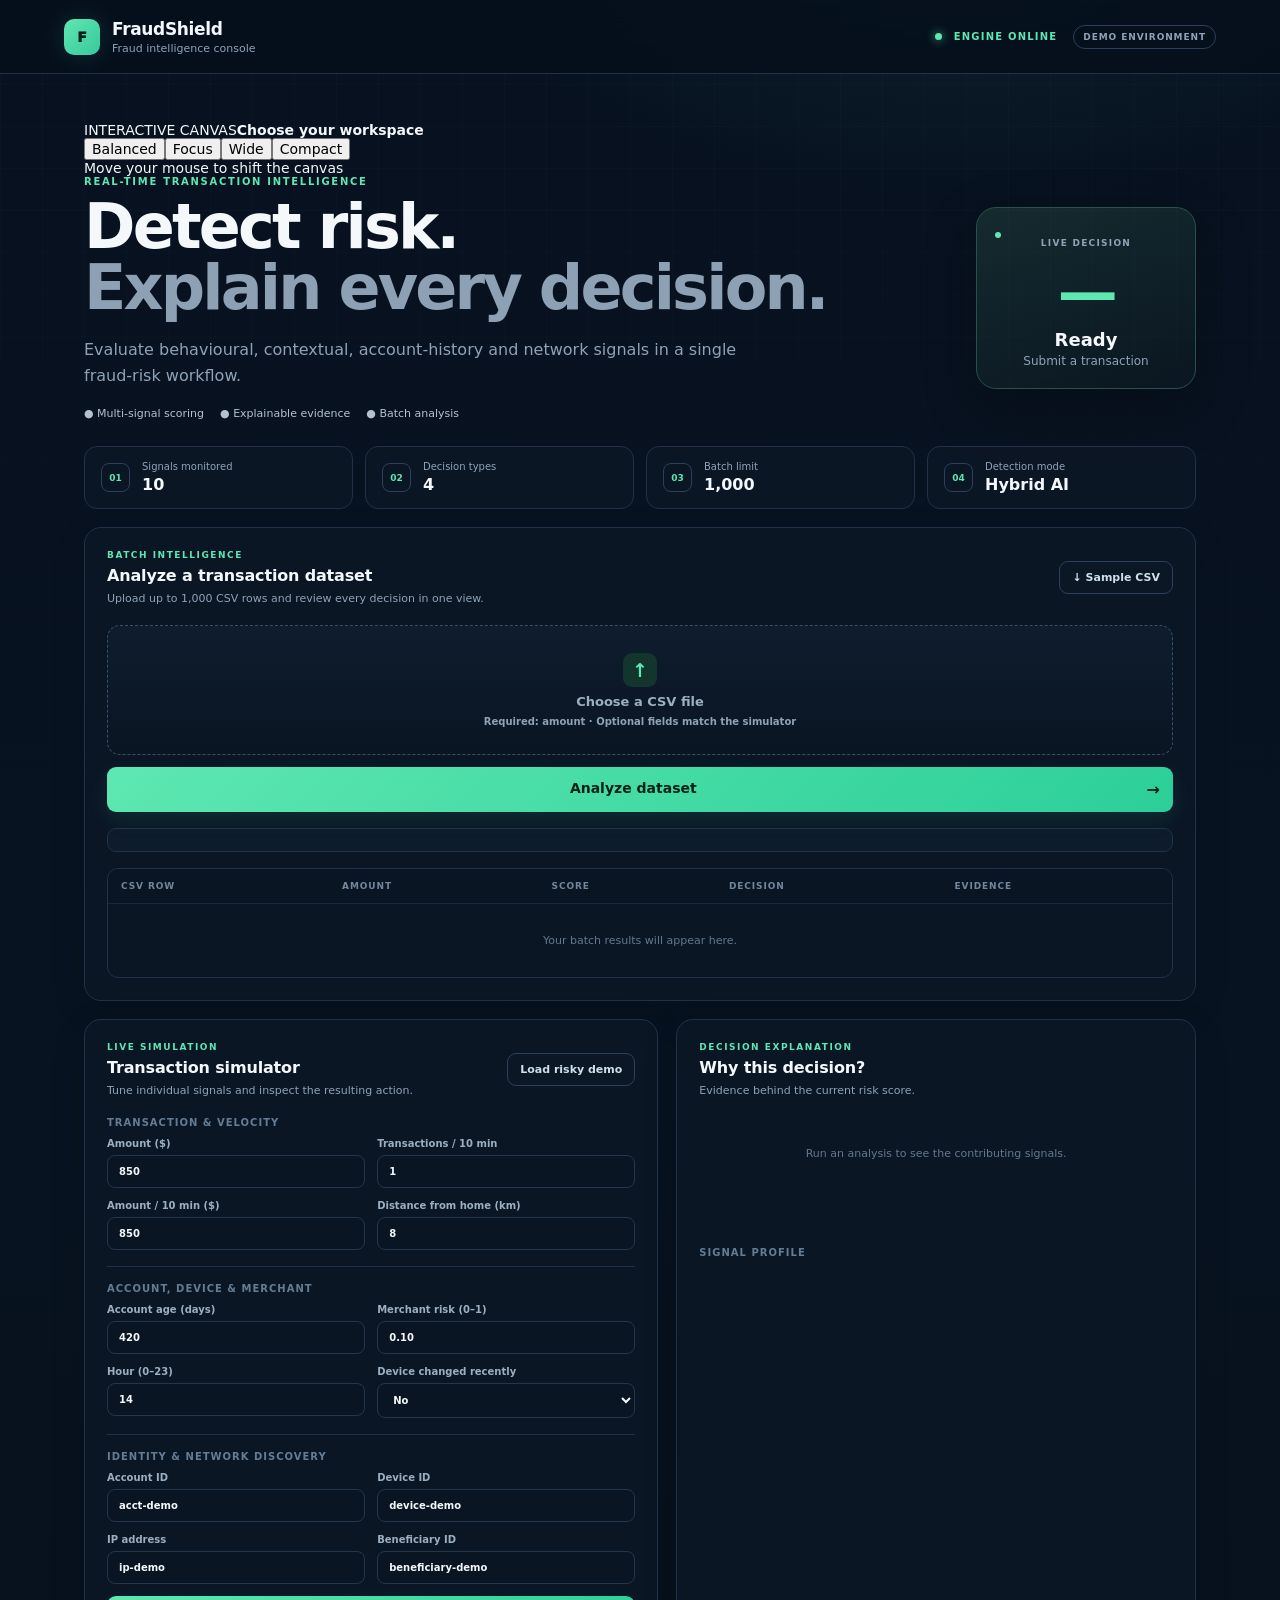
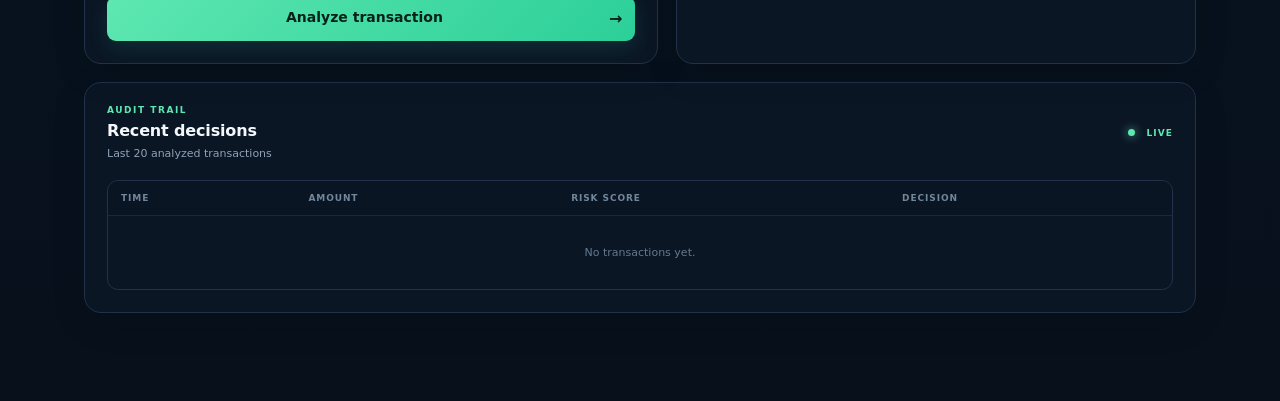
==== commit 77e3b897: "feat: add interactive dashboard layout switcher" ====
--- a/templates/index.html
+++ b/templates/index.html
@@ -19,8 +19,9 @@
   </div>
 </header>
 
-<main>
-  <section class="hero">
+<main id="appMain">
+  <div class="layout-bar"><div><span class="layout-kicker">INTERACTIVE CANVAS</span><strong>Choose your workspace</strong></div><div class="layout-switcher" role="group" aria-label="Choose dashboard layout"><button type="button" class="layout-btn active" data-layout="balanced">Balanced</button><button type="button" class="layout-btn" data-layout="focus">Focus</button><button type="button" class="layout-btn" data-layout="wide">Wide</button><button type="button" class="layout-btn" data-layout="compact">Compact</button></div><span class="cursor-hint">Move your mouse to shift the canvas</span></div>
+  <section class="hero interactive-card" data-depth="10">
     <div class="hero-copy">
       <p class="eyebrow">REAL-TIME TRANSACTION INTELLIGENCE</p>
       <h1>Detect risk.<br><span>Explain every decision.</span></h1>
@@ -35,14 +36,14 @@
     </div>
   </section>
 
-  <section class="overview">
+  <section class="overview interactive-card" data-depth="6">
     <div class="metric"><span class="metric-icon">01</span><div><small>Signals monitored</small><strong>10</strong></div></div>
     <div class="metric"><span class="metric-icon">02</span><div><small>Decision types</small><strong>4</strong></div></div>
     <div class="metric"><span class="metric-icon">03</span><div><small>Batch limit</small><strong>1,000</strong></div></div>
     <div class="metric"><span class="metric-icon">04</span><div><small>Detection mode</small><strong>Hybrid AI</strong></div></div>
   </section>
 
-  <section class="panel upload-panel">
+  <section class="panel upload-panel interactive-card" data-depth="5">
     <div class="section-heading">
       <div><p class="section-kicker">BATCH INTELLIGENCE</p><h2>Analyze a transaction dataset</h2><span class="muted">Upload up to 1,000 CSV rows and review every decision in one view.</span></div>
       <button class="secondary" type="button" onclick="downloadSample()">↓ Sample CSV</button>
@@ -64,7 +65,7 @@
   </section>
 
   <section class="workspace">
-    <div class="panel simulator">
+    <div class="panel simulator interactive-card" data-depth="7">
       <div class="section-heading">
         <div><p class="section-kicker">LIVE SIMULATION</p><h2>Transaction simulator</h2><span class="muted">Tune individual signals and inspect the resulting action.</span></div>
         <button class="secondary" type="button" onclick="loadDemo()">Load risky demo</button>
@@ -95,7 +96,7 @@
       </form>
     </div>
 
-    <div class="panel decision-panel">
+    <div class="panel decision-panel interactive-card" data-depth="9">
       <div class="section-heading">
         <div><p class="section-kicker">DECISION EXPLANATION</p><h2>Why this decision?</h2><span class="muted">Evidence behind the current risk score.</span></div>
       </div>
@@ -107,7 +108,7 @@
     </div>
   </section>
 
-  <section class="panel events">
+  <section class="panel events interactive-card" data-depth="5">
     <div class="section-heading"><div><p class="section-kicker">AUDIT TRAIL</p><h2>Recent decisions</h2><span class="muted">Last 20 analyzed transactions</span></div><span class="live compact"><i></i> LIVE</span></div>
     <div class="table-wrap"><table>
       <thead><tr><th>Time</th><th>Amount</th><th>Risk score</th><th>Decision</th></tr></thead>
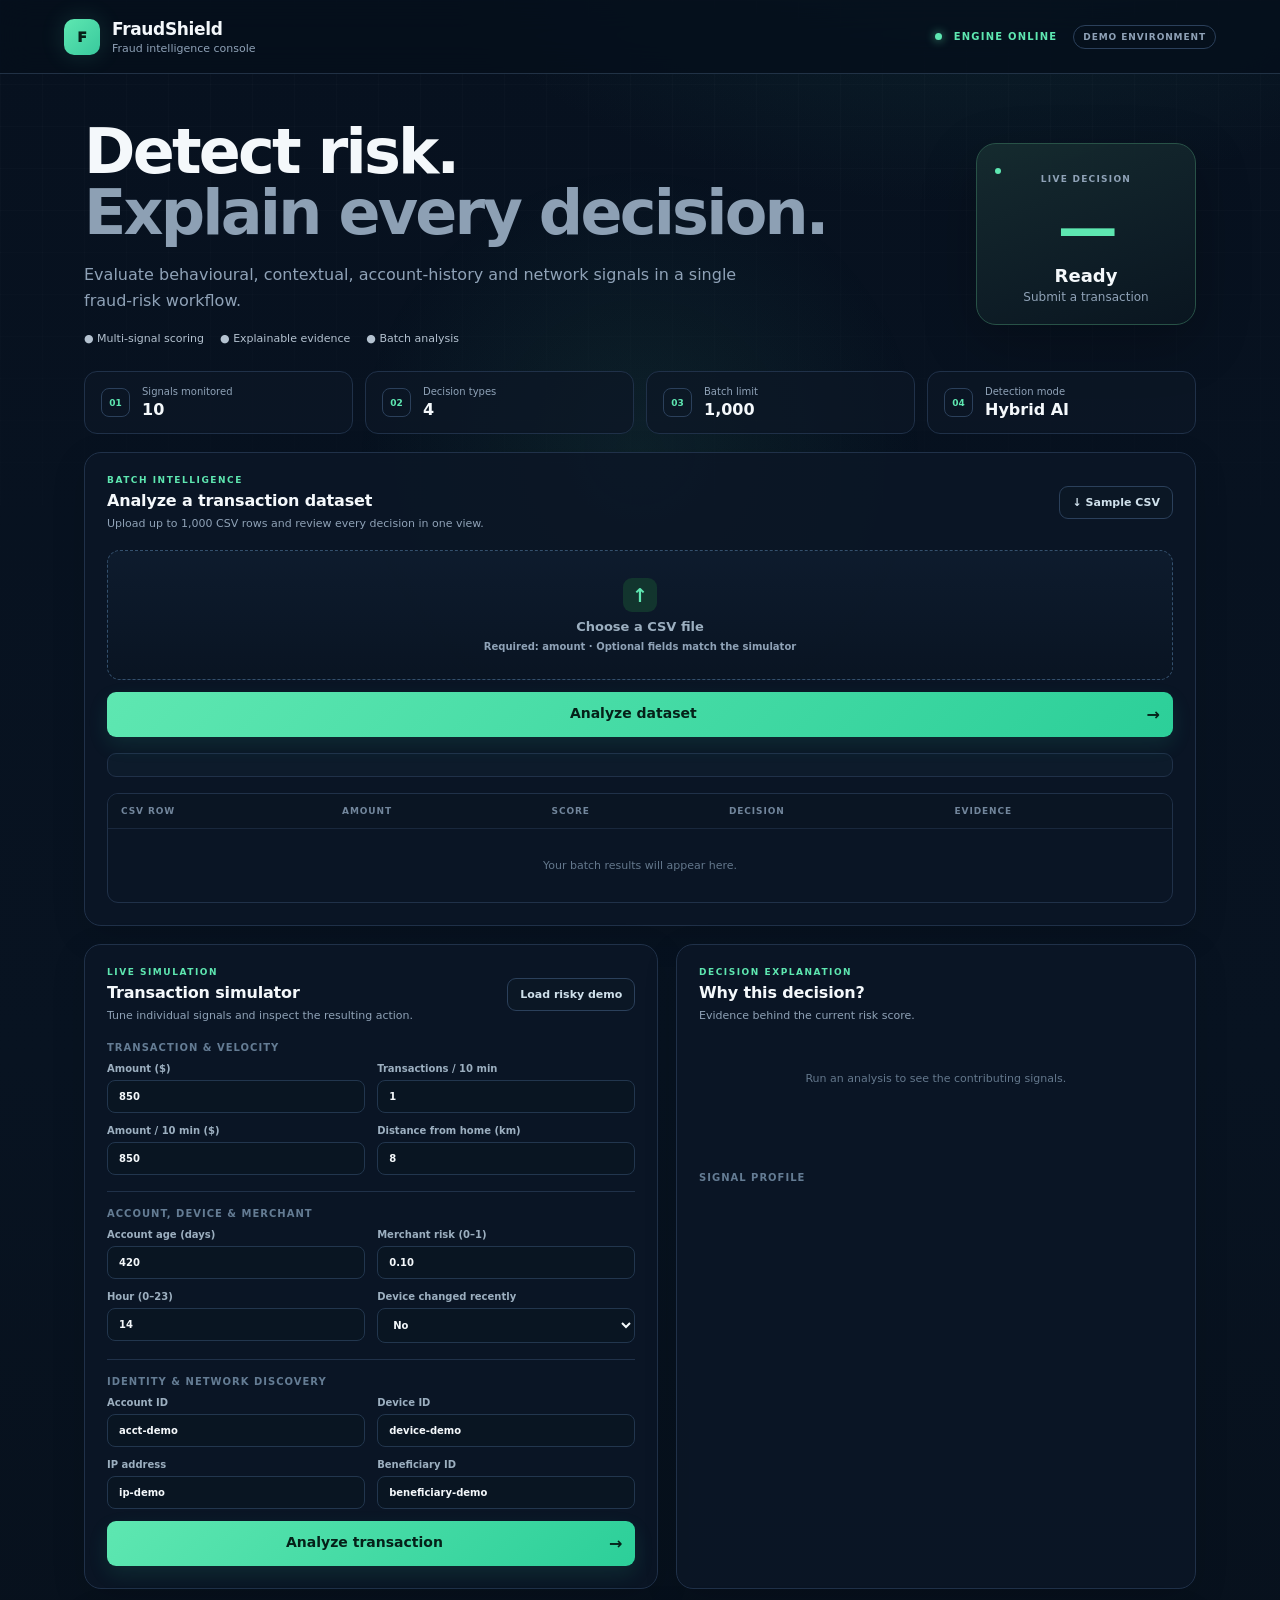
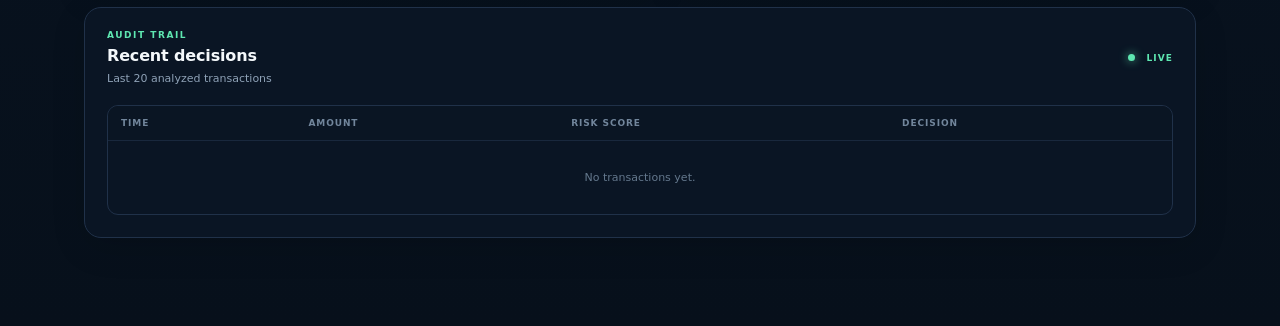
==== commit 201fb771: "fix: simplify fraudshield hero and remove layout controls" ====
--- a/templates/index.html
+++ b/templates/index.html
@@ -20,10 +20,8 @@
 </header>
 
 <main id="appMain">
-  <div class="layout-bar"><div><span class="layout-kicker">INTERACTIVE CANVAS</span><strong>Choose your workspace</strong></div><div class="layout-switcher" role="group" aria-label="Choose dashboard layout"><button type="button" class="layout-btn active" data-layout="balanced">Balanced</button><button type="button" class="layout-btn" data-layout="focus">Focus</button><button type="button" class="layout-btn" data-layout="wide">Wide</button><button type="button" class="layout-btn" data-layout="compact">Compact</button></div><span class="cursor-hint">Move your mouse to shift the canvas</span></div>
   <section class="hero interactive-card" data-depth="10">
     <div class="hero-copy">
-      <p class="eyebrow">REAL-TIME TRANSACTION INTELLIGENCE</p>
       <h1>Detect risk.<br><span>Explain every decision.</span></h1>
       <p>Evaluate behavioural, contextual, account-history and network signals in a single fraud-risk workflow.</p>
       <div class="hero-meta"><span>● Multi-signal scoring</span><span>● Explainable evidence</span><span>● Batch analysis</span></div>
--- a/static/styles.css
+++ b/static/styles.css
@@ -20,3 +20,5 @@
 .pill{padding:5px 8px;border-radius:20px;font-size:9px;font-weight:900;letter-spacing:.04em}.ALLOW{background:#12372d;color:var(--accent)}.STEP-UP,.REVIEW{background:#3a3018;color:var(--warn)}.BLOCK{background:#3a1920;color:var(--danger)}
 @media(max-width:900px){.hero{align-items:stretch}.workspace{grid-template-columns:1fr}.workspace .panel{margin-bottom:18px}.overview{grid-template-columns:1fr 1fr}}
 @media(max-width:650px){.topbar{padding:0 16px}.env{display:none}main{padding:30px 16px 50px}.hero{display:block}.score-card{width:100%;margin-top:22px}.hero h1{font-size:42px}.overview{grid-template-columns:1fr 1fr}.section-heading{align-items:flex-start}.fields{grid-template-columns:1fr}.secondary{padding:8px}.metric{padding:12px}.hero-meta{gap:9px}}
+
+:root{--layout-max:1240px;--cursor-x:50%;--cursor-y:50%}body{overflow-x:hidden}body:after{content:"";position:fixed;inset:0;pointer-events:none;background:radial-gradient(420px circle at var(--cursor-x) var(--cursor-y),rgba(94,231,177,.07),transparent 68%);z-index:0}main{position:relative;z-index:1;max-width:var(--layout-max);transition:max-width .55s cubic-bezier(.2,.7,.2,1)}.layout-bar{position:sticky;top:86px;z-index:8;display:flex;align-items:center;gap:18px;padding:10px 12px;margin:-22px 0 24px;background:rgba(8,19,33,.78);border:1px solid rgba(55,78,103,.7);border-radius:14px;backdrop-filter:blur(18px);box-shadow:0 12px 35px rgba(0,0,0,.16)}.layout-bar>div:first-child{margin-right:auto}.layout-kicker{display:block;color:var(--accent);font-size:8px;font-weight:900;letter-spacing:.16em}.layout-bar strong{font-size:12px}.layout-switcher{display:flex;gap:4px;background:#071321;border:1px solid var(--line);padding:4px;border-radius:10px}.layout-btn{border:0;background:transparent;color:#7890a7;padding:7px 10px;border-radius:7px;font-size:10px;font-weight:800;cursor:pointer}.layout-btn:hover{color:#dce9f1}.layout-btn.active{background:#173329;color:var(--accent);box-shadow:inset 0 0 0 1px rgba(94,231,177,.18)}.cursor-hint{font-size:9px;color:#637990;white-space:nowrap}.interactive-card{--mx:0px;--my:0px;transform:translate3d(var(--mx),var(--my),0);transition:transform .22s ease,box-shadow .3s ease,border-color .3s ease;will-change:transform}.interactive-card:hover{border-color:#31506b;box-shadow:0 20px 55px rgba(0,0,0,.2),0 0 0 1px rgba(94,231,177,.035)}[data-layout="focus"]{--layout-max:1080px}[data-layout="focus"] .workspace{grid-template-columns:.85fr 1.15fr}[data-layout="wide"]{--layout-max:1450px}[data-layout="wide"] .workspace{grid-template-columns:1fr 1fr}[data-layout="compact"]{--layout-max:1080px}[data-layout="compact"] .panel{padding:16px;border-radius:13px}[data-layout="compact"] .workspace{grid-template-columns:1fr 1fr;gap:12px}@media(max-width:900px){.layout-bar{top:78px;flex-wrap:wrap}.cursor-hint{display:none}.layout-bar>div:first-child{width:100%}.layout-switcher{width:100%}.layout-btn{flex:1}.interactive-card{transform:none!important}}@media(prefers-reduced-motion:reduce){.interactive-card{transform:none!important;transition:none}main{transition:none}}
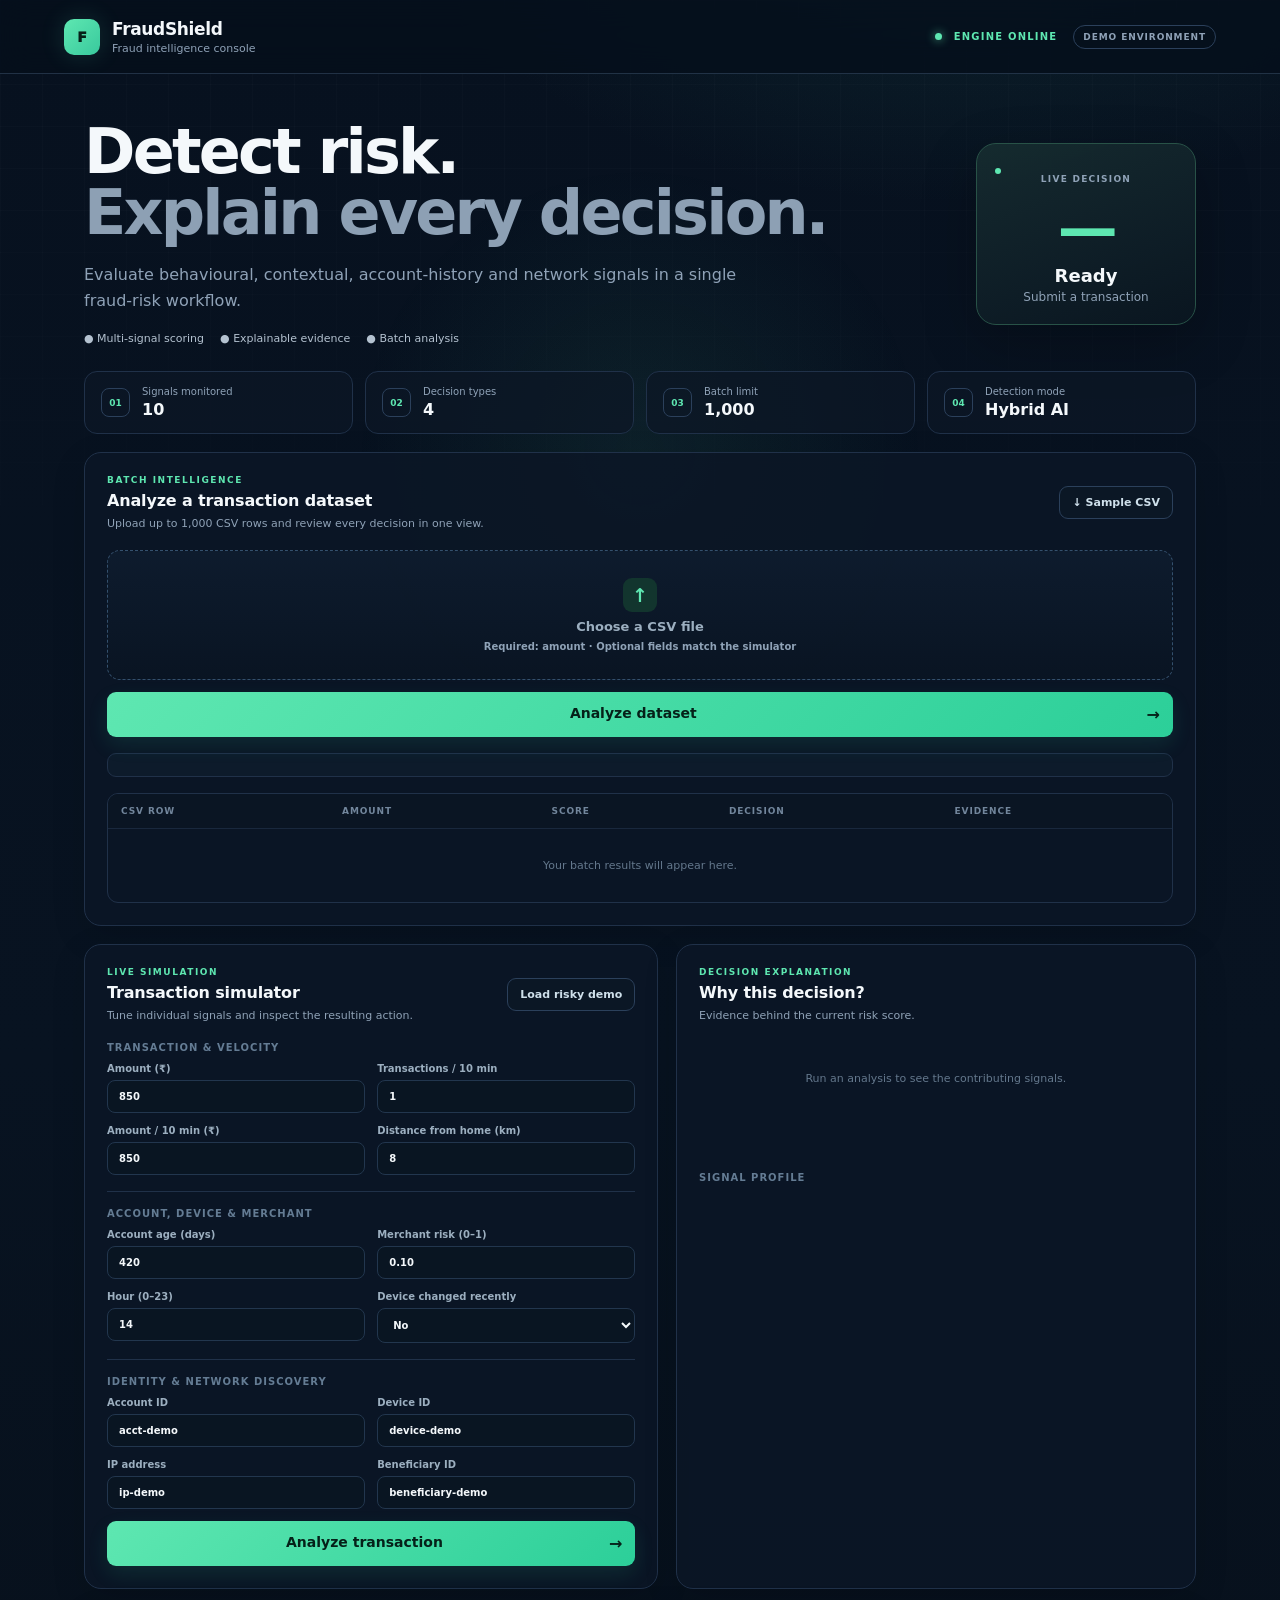
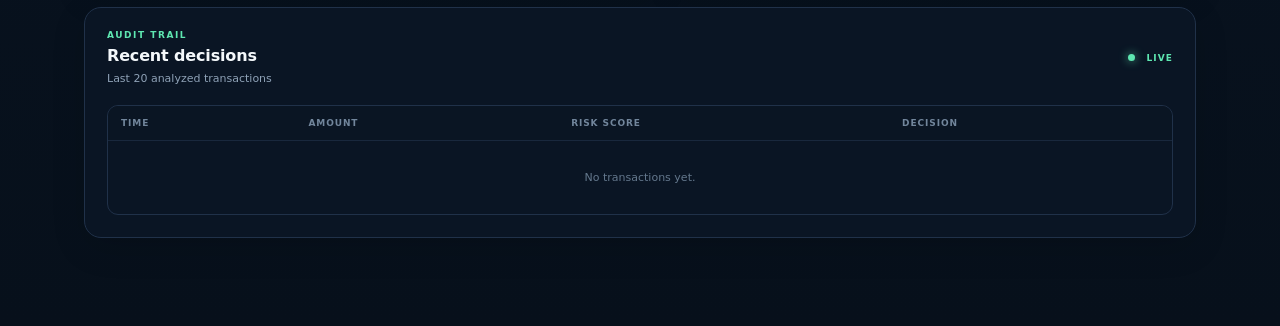
==== commit a4cdb692: "Change transaction currency display from USD to INR" ====
--- a/templates/index.html
+++ b/templates/index.html
@@ -71,9 +71,9 @@
       <form id="form">
         <div class="subheading">Transaction & velocity</div>
         <div class="fields">
-          <label>Amount ($)<input name="amount" type="number" value="850" min="1" required></label>
+          <label>Amount (₹)<input name="amount" type="number" value="850" min="1" required></label>
           <label>Transactions / 10 min<input name="transactions_last_10m" type="number" value="1" min="0"></label>
-          <label>Amount / 10 min ($)<input name="amount_last_10m" type="number" value="850" min="0"></label>
+          <label>Amount / 10 min (₹)<input name="amount_last_10m" type="number" value="850" min="0"></label>
           <label>Distance from home (km)<input name="distance_from_home_km" type="number" value="8" min="0"></label>
         </div>
         <div class="subheading">Account, device & merchant</div>
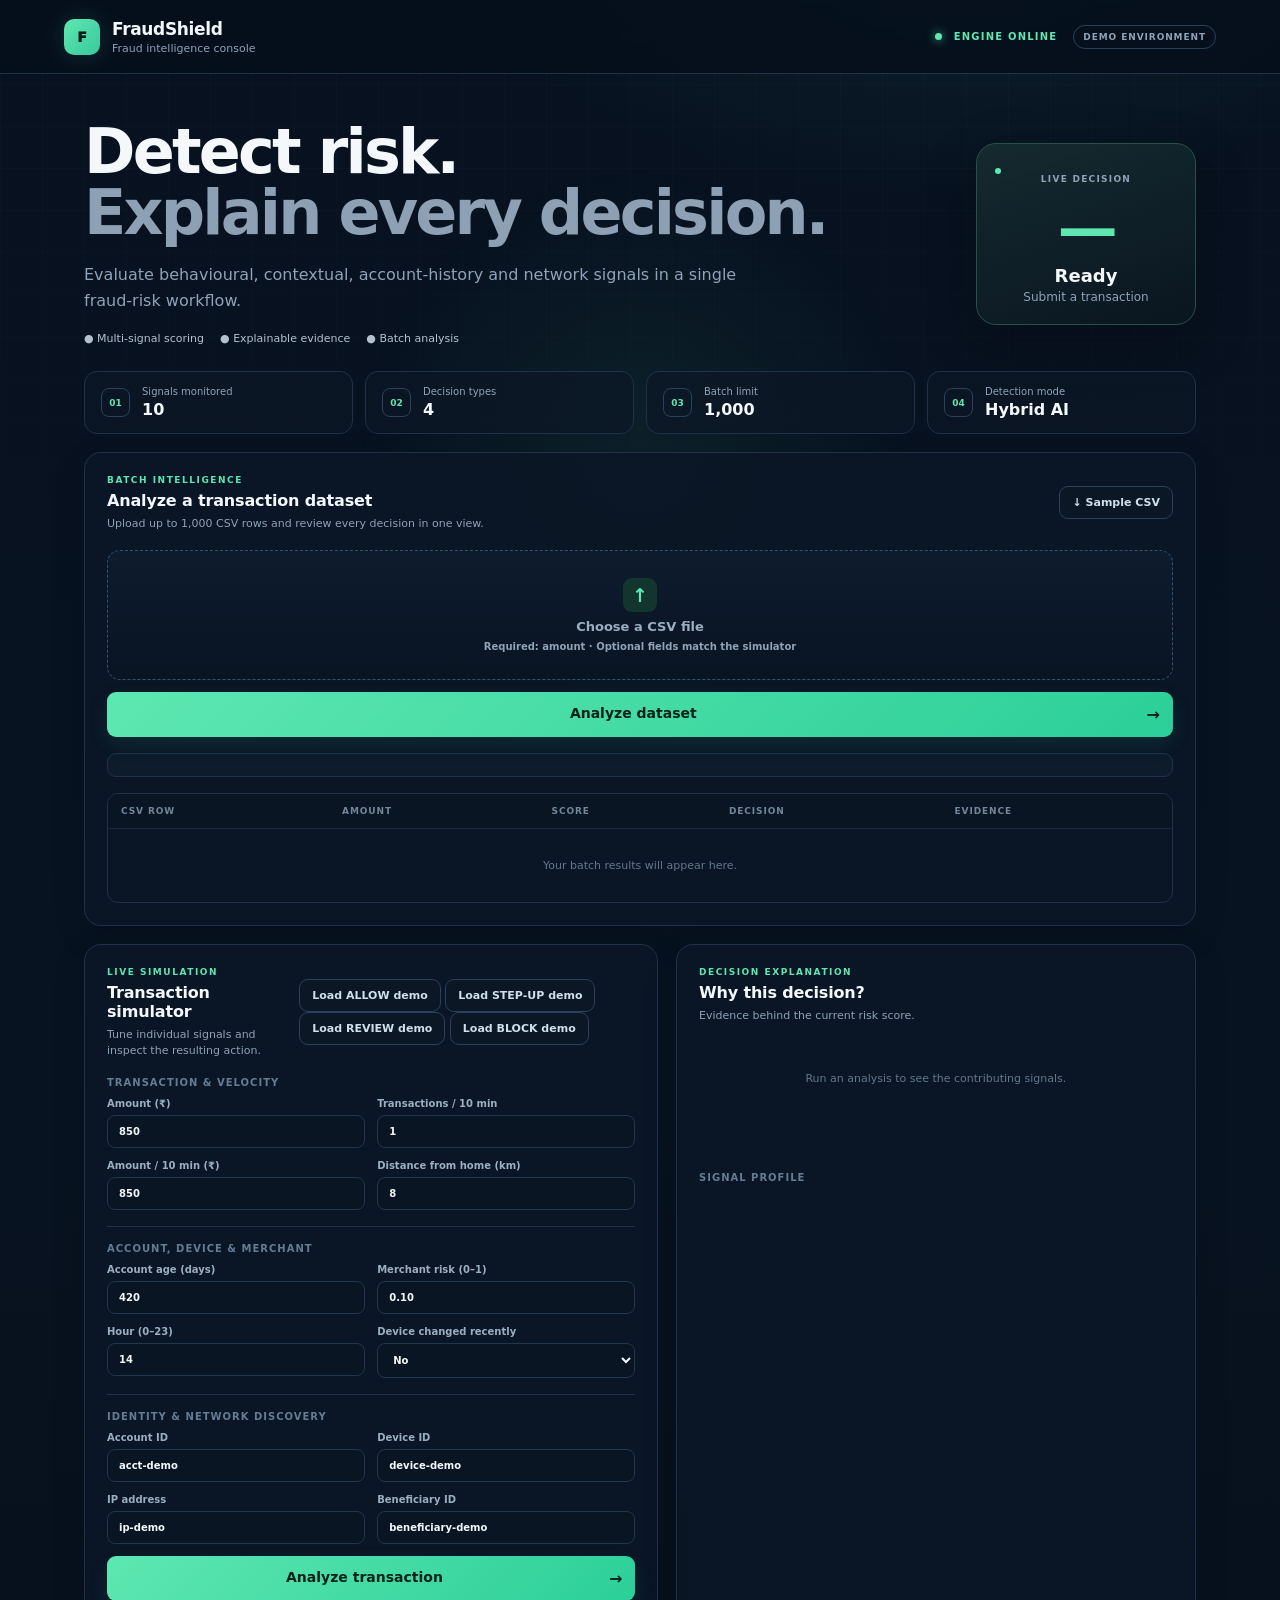
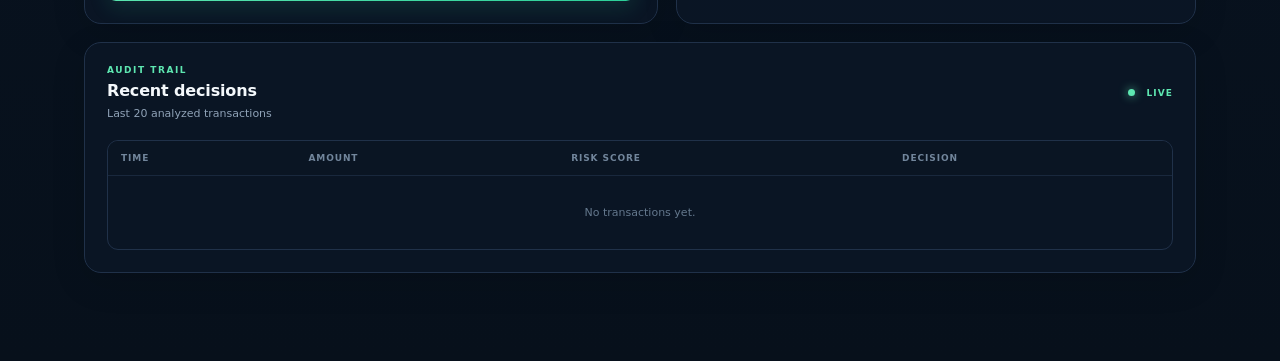
==== commit e6e50af7: "Add decision demo buttons to live simulator" ====
--- a/templates/index.html
+++ b/templates/index.html
@@ -66,7 +66,12 @@
     <div class="panel simulator interactive-card" data-depth="7">
       <div class="section-heading">
         <div><p class="section-kicker">LIVE SIMULATION</p><h2>Transaction simulator</h2><span class="muted">Tune individual signals and inspect the resulting action.</span></div>
-        <button class="secondary" type="button" onclick="loadDemo()">Load risky demo</button>
+        <div class="demo-actions" aria-label="Load decision demos">
+  <button class="secondary demo-allow" type="button" onclick="loadDecisionDemo('ALLOW')">Load ALLOW demo</button>
+  <button class="secondary demo-step" type="button" onclick="loadDecisionDemo('STEP-UP')">Load STEP-UP demo</button>
+  <button class="secondary demo-review" type="button" onclick="loadDecisionDemo('REVIEW')">Load REVIEW demo</button>
+  <button class="secondary demo-block" type="button" onclick="loadDecisionDemo('BLOCK')">Load BLOCK demo</button>
+</div>
       </div>
       <form id="form">
         <div class="subheading">Transaction & velocity</div>
--- a/static/styles.css
+++ b/static/styles.css
@@ -22,3 +22,37 @@
 @media(max-width:650px){.topbar{padding:0 16px}.env{display:none}main{padding:30px 16px 50px}.hero{display:block}.score-card{width:100%;margin-top:22px}.hero h1{font-size:42px}.overview{grid-template-columns:1fr 1fr}.section-heading{align-items:flex-start}.fields{grid-template-columns:1fr}.secondary{padding:8px}.metric{padding:12px}.hero-meta{gap:9px}}
 
 :root{--layout-max:1240px;--cursor-x:50%;--cursor-y:50%}body{overflow-x:hidden}body:after{content:"";position:fixed;inset:0;pointer-events:none;background:radial-gradient(420px circle at var(--cursor-x) var(--cursor-y),rgba(94,231,177,.07),transparent 68%);z-index:0}main{position:relative;z-index:1;max-width:var(--layout-max);transition:max-width .55s cubic-bezier(.2,.7,.2,1)}.layout-bar{position:sticky;top:86px;z-index:8;display:flex;align-items:center;gap:18px;padding:10px 12px;margin:-22px 0 24px;background:rgba(8,19,33,.78);border:1px solid rgba(55,78,103,.7);border-radius:14px;backdrop-filter:blur(18px);box-shadow:0 12px 35px rgba(0,0,0,.16)}.layout-bar>div:first-child{margin-right:auto}.layout-kicker{display:block;color:var(--accent);font-size:8px;font-weight:900;letter-spacing:.16em}.layout-bar strong{font-size:12px}.layout-switcher{display:flex;gap:4px;background:#071321;border:1px solid var(--line);padding:4px;border-radius:10px}.layout-btn{border:0;background:transparent;color:#7890a7;padding:7px 10px;border-radius:7px;font-size:10px;font-weight:800;cursor:pointer}.layout-btn:hover{color:#dce9f1}.layout-btn.active{background:#173329;color:var(--accent);box-shadow:inset 0 0 0 1px rgba(94,231,177,.18)}.cursor-hint{font-size:9px;color:#637990;white-space:nowrap}.interactive-card{--mx:0px;--my:0px;transform:translate3d(var(--mx),var(--my),0);transition:transform .22s ease,box-shadow .3s ease,border-color .3s ease;will-change:transform}.interactive-card:hover{border-color:#31506b;box-shadow:0 20px 55px rgba(0,0,0,.2),0 0 0 1px rgba(94,231,177,.035)}[data-layout="focus"]{--layout-max:1080px}[data-layout="focus"] .workspace{grid-template-columns:.85fr 1.15fr}[data-layout="wide"]{--layout-max:1450px}[data-layout="wide"] .workspace{grid-template-columns:1fr 1fr}[data-layout="compact"]{--layout-max:1080px}[data-layout="compact"] .panel{padding:16px;border-radius:13px}[data-layout="compact"] .workspace{grid-template-columns:1fr 1fr;gap:12px}@media(max-width:900px){.layout-bar{top:78px;flex-wrap:wrap}.cursor-hint{display:none}.layout-bar>div:first-child{width:100%}.layout-switcher{width:100%}.layout-btn{flex:1}.interactive-card{transform:none!important}}@media(prefers-reduced-motion:reduce){.interactive-card{transform:none!important;transition:none}main{transition:none}}
+
+body.modal-open{overflow:hidden}
+.decision-modal{position:fixed;inset:0;z-index:1000;display:none;align-items:center;justify-content:center;padding:20px}
+.decision-modal.show{display:flex}
+.decision-backdrop{position:absolute;inset:0;background:rgba(2,8,16,.78);backdrop-filter:blur(9px);animation:decisionFade .18s ease}
+.decision-dialog{position:relative;width:min(520px,100%);max-height:90vh;overflow:auto;background:linear-gradient(160deg,#102033,#091522);border:1px solid #2b405b;border-radius:22px;padding:30px;box-shadow:0 30px 90px rgba(0,0,0,.5);transform:translateY(12px) scale(.97);animation:decisionIn .22s ease forwards}
+.decision-close{position:absolute;right:16px;top:14px;width:32px;height:32px;border:1px solid #29405a;border-radius:50%;background:#0b1725;color:#9cafc0;font-size:20px;cursor:pointer}
+.decision-close:hover{color:#fff;border-color:#52708d}
+.decision-icon{width:58px;height:58px;border-radius:16px;display:grid;place-items:center;font-size:30px;font-weight:950;margin-bottom:18px}
+.decision-eyebrow{font-size:9px;font-weight:900;letter-spacing:.16em;color:#8fa2b7;margin-bottom:7px}
+.decision-dialog h2{font-size:27px;letter-spacing:-.035em;margin:0 0 8px}
+.decision-dialog>p{color:#9cafc0;line-height:1.55;margin:0 0 20px;font-size:12px}
+.decision-score{display:flex;align-items:center;gap:12px;padding:15px 16px;background:#0a1624;border:1px solid #203149;border-radius:12px;margin-bottom:18px}
+.decision-score span{color:#71869b;font-size:10px;text-transform:uppercase;letter-spacing:.1em;font-weight:800;margin-right:auto}
+.decision-score strong{font-size:22px}
+.decision-score b{font-size:9px;padding:5px 8px;border-radius:20px;background:#26364a;color:#d8e5ef}
+.decision-label{font-size:9px;text-transform:uppercase;letter-spacing:.12em;color:#71869b;font-weight:900;margin-bottom:9px}
+.decision-reasons{margin-bottom:16px}
+.decision-reason{padding:9px 11px;background:#0d1a29;border:1px solid #1c2e43;border-radius:8px;color:#cbd7e1;font-size:11px;line-height:1.4;margin-bottom:6px}
+.decision-action{padding:13px;background:#0d1a29;border:1px solid #203149;border-radius:10px;margin-bottom:18px}
+.decision-action p{margin:0;color:#dce7ee;font-size:11px;line-height:1.5}
+.decision-done{width:100%;border:0;border-radius:9px;padding:12px;font-weight:900;cursor:pointer;background:#dce7ee;color:#07111f}
+.decision-done:hover{filter:brightness(1.08)}
+.decision-modal.ALLOW .decision-icon{background:#12372d;color:var(--accent);box-shadow:0 0 30px rgba(94,231,177,.13)}
+.decision-modal.ALLOW .decision-dialog{border-color:#285247}
+.decision-modal.STEP-UP .decision-icon,.decision-modal.REVIEW .decision-icon{background:#3a3018;color:var(--warn)}
+.decision-modal.BLOCK .decision-icon{background:#3a1920;color:var(--danger);box-shadow:0 0 30px rgba(255,113,128,.12)}
+.decision-modal.BLOCK .decision-dialog{border-color:#61303a}
+.decision-modal.ALLOW .decision-score strong{color:var(--accent)}
+.decision-modal.STEP-UP .decision-score strong,.decision-modal.REVIEW .decision-score strong{color:var(--warn)}
+.decision-modal.BLOCK .decision-score strong{color:var(--danger)}
+@keyframes decisionFade{from{opacity:0}to{opacity:1}}
+@keyframes decisionIn{to{transform:translateY(0) scale(1)}}
+@media(max-width:600px){.decision-dialog{padding:24px 20px;border-radius:18px}.decision-dialog h2{font-size:23px}}
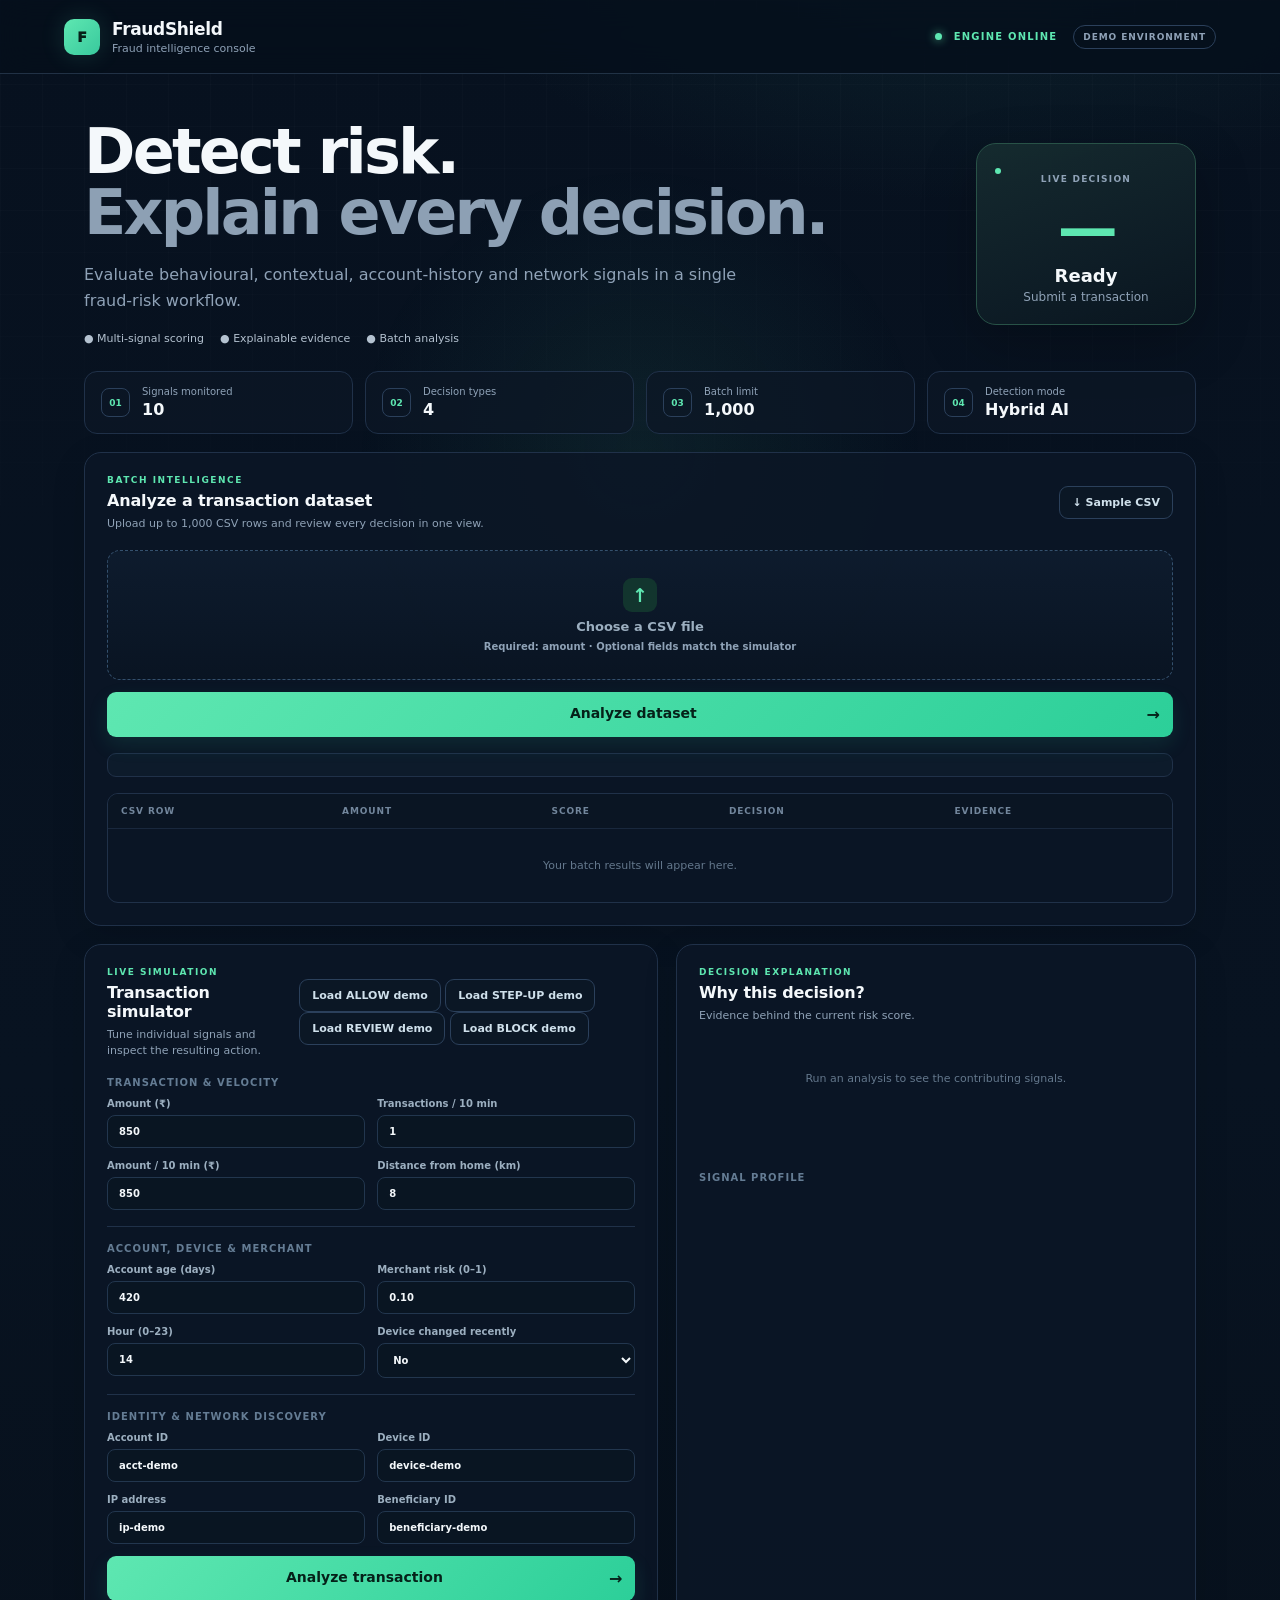
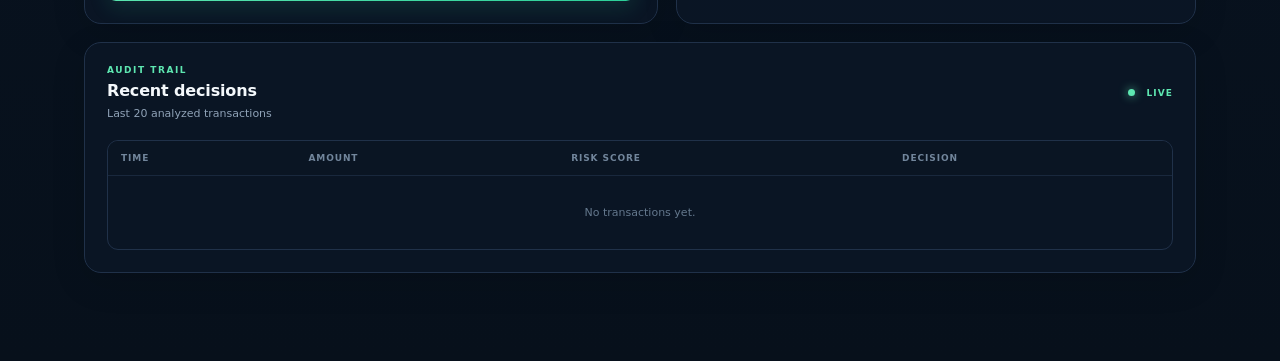
==== commit 0407a64f: "Fix BLOCK demo cache refresh" ====
--- a/templates/index.html
+++ b/templates/index.html
@@ -119,6 +119,6 @@
     </table></div>
   </section>
 </main>
-<script src="/static/app.js"></script>
+<script src="/static/app.js?v=20260922-block-fix"></script>
 </body>
 </html>
